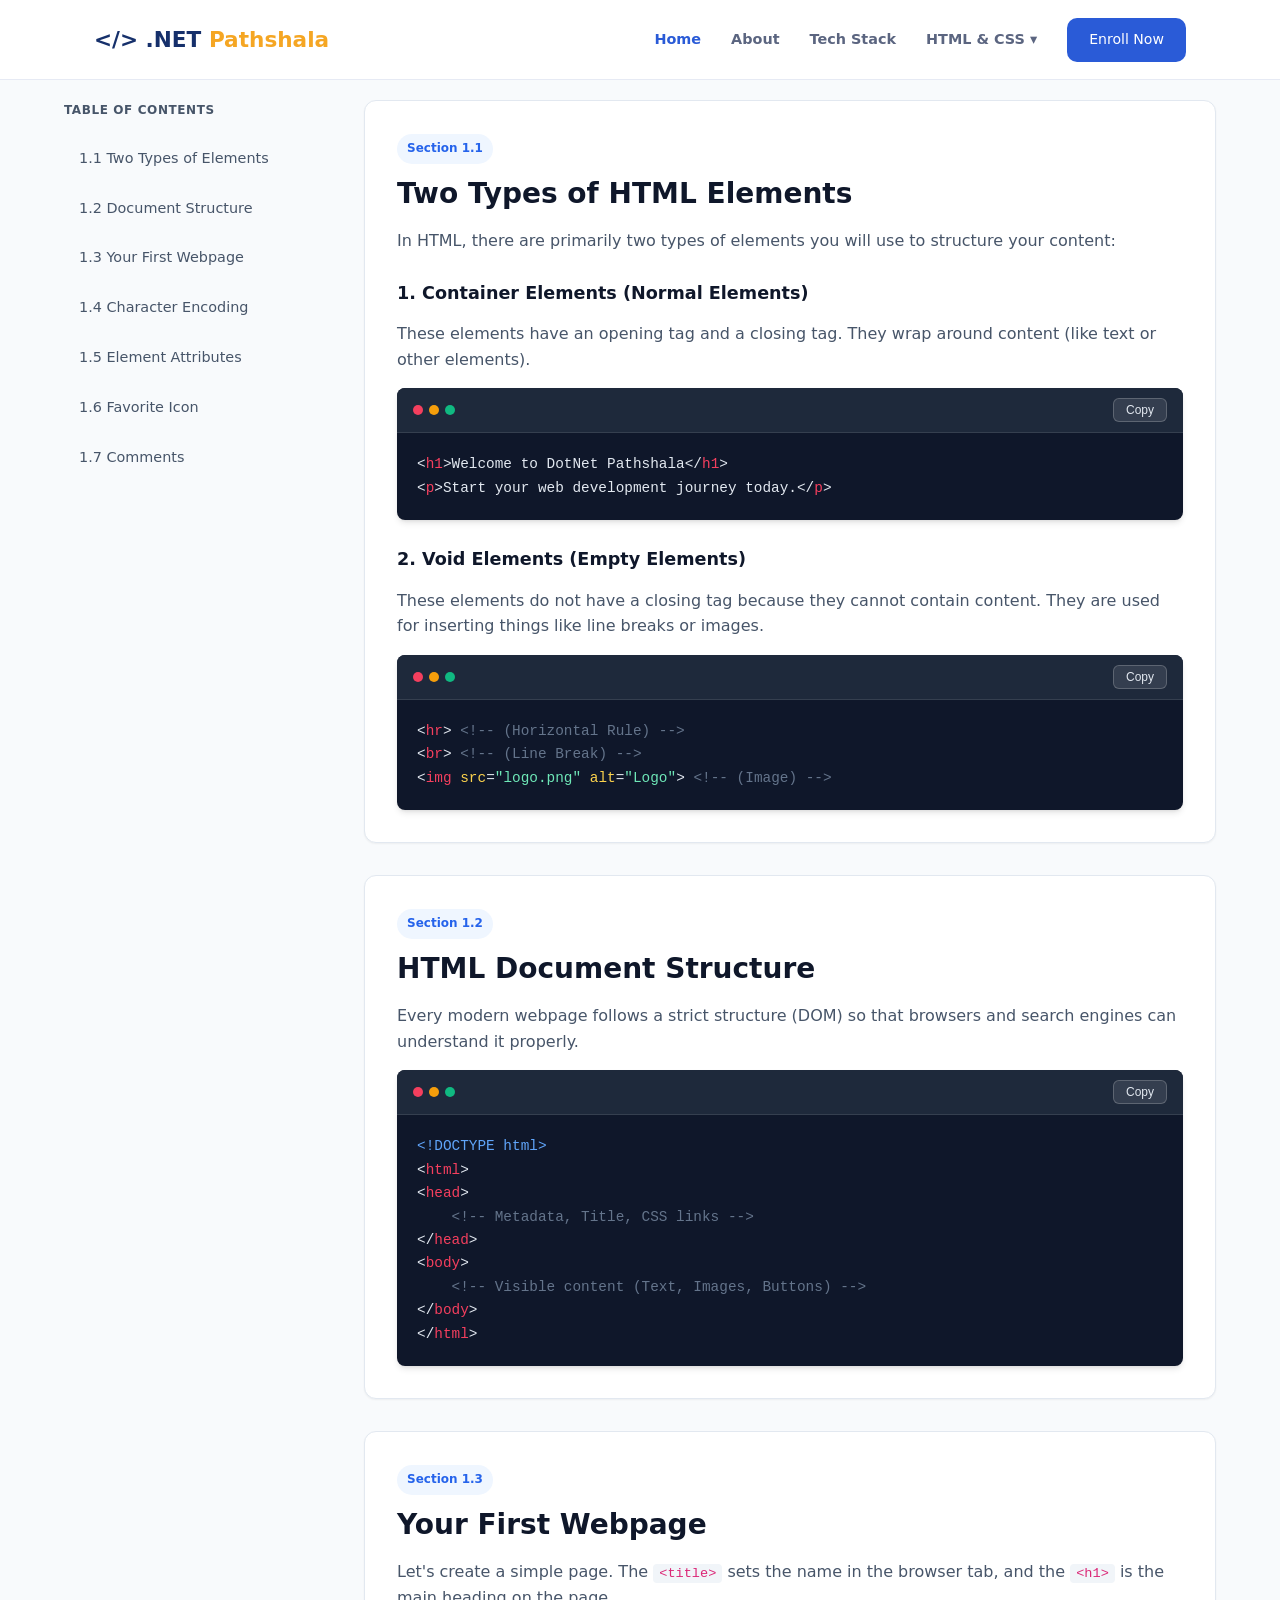
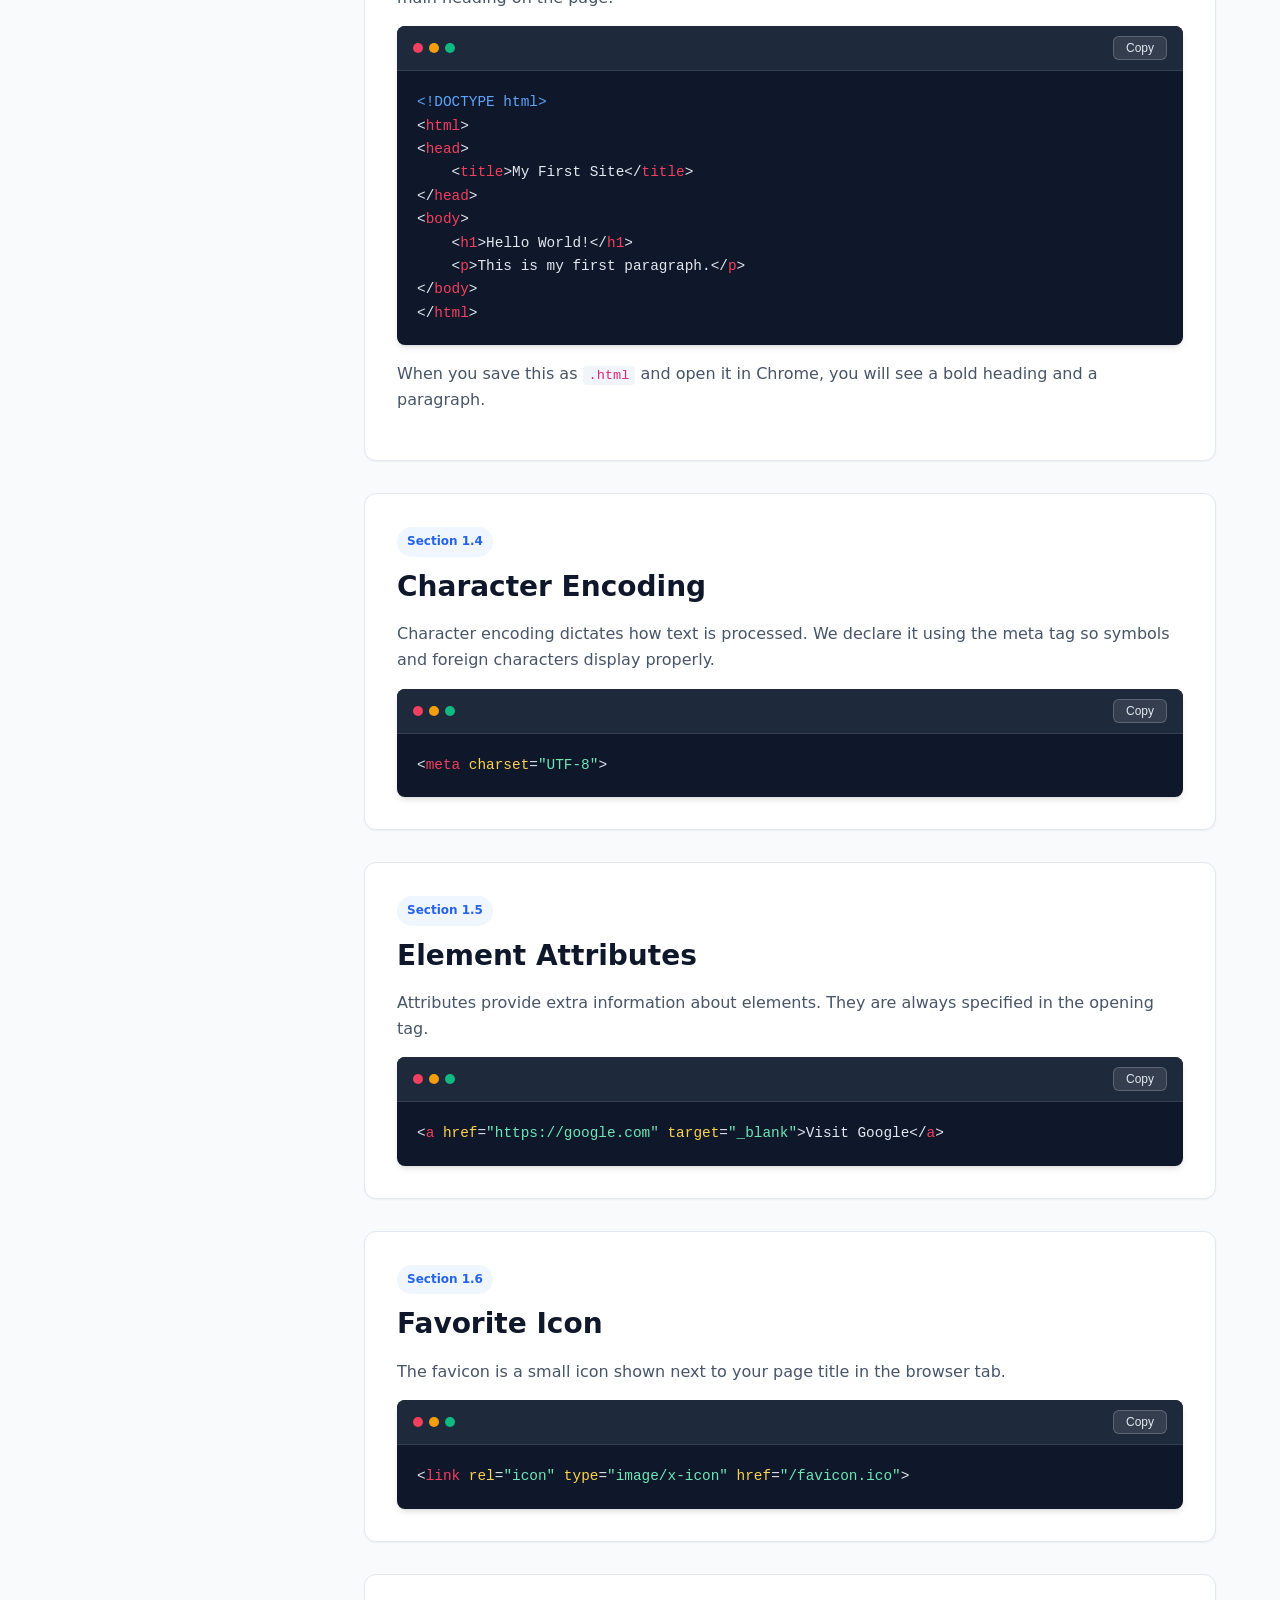
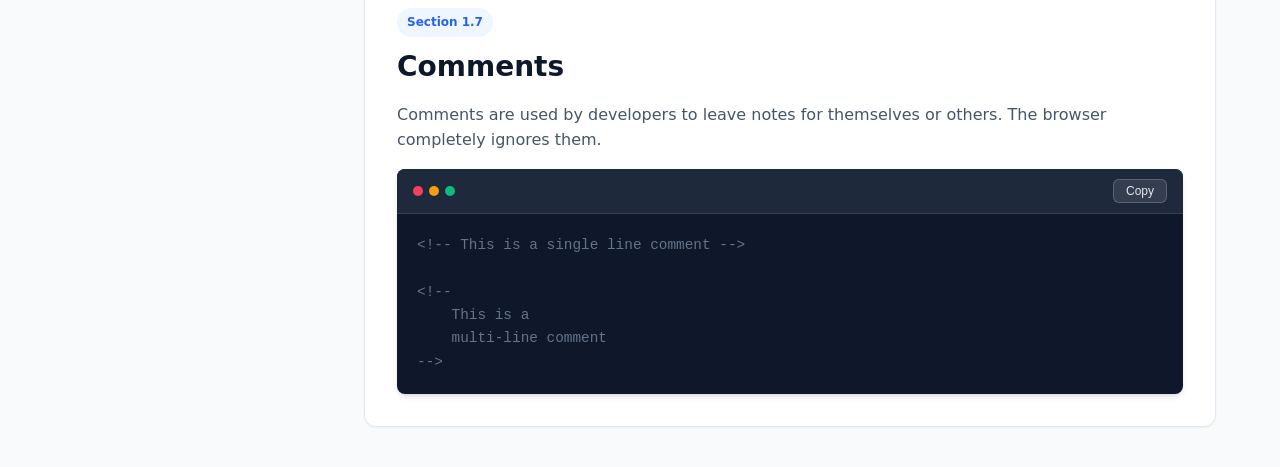
==== chapter_01.html @ d941af4d "chapter_o1 complete & footer complete" ====
<!doctype html>
<html lang="en">
  <head>
    <meta charset="UTF-8" />
    <meta name="viewport" content="width=device-width, initial-scale=1.0" />
    <title>Chapter 01: Getting to Know HTML | .NET Pathshala</title>
    <link rel="stylesheet" href="style.css" />
    <style>
      :root {
        --primary: #2563eb;
        --primary-light: #eff6ff;
        --bg-color: #f8fafc;
        --card-bg: #ffffff;
        --text-main: #0f172a;
        --text-muted: #475569;
        --border-color: #e2e8f0;
        --code-bg: #0f172a;
        --code-header: #1e293b;
        --radius-md: 8px;
        --radius-lg: 12px;
        --shadow-sm: 0 1px 2px 0 rgb(0 0 0 / 0.05);
        --shadow-md:
          0 4px 6px -1px rgb(0 0 0 / 0.1), 0 2px 4px -2px rgb(0 0 0 / 0.1);
      }

      /* Base Layout */
      body {
        background-color: var(--bg-color);
      }

      .layout-container {
        max-width: 1200px;
        margin: 0 auto;
        padding: 100px 24px 40px;
        display: grid;
        grid-template-columns: 260px 1fr;
        gap: 40px;
      }

      /* Sidebar Navigation */
      .sidebar {
        position: sticky;
        top: 100px;
        height: calc(100vh - 120px); /* Fixed syntax error here */
        overflow-y: auto;
      }

      .sidebar::-webkit-scrollbar {
        width: 4px;
      }
      .sidebar::-webkit-scrollbar-thumb {
        background-color: var(--border-color);
        border-radius: 4px;
      }

      .sidebar h3 {
        font-size: 0.75rem;
        text-transform: uppercase;
        letter-spacing: 0.05em;
        color: var(--text-muted);
        margin-bottom: 16px;
        font-weight: 700;
      }

      .sidebar ol {
        list-style: none;
        display: flex;
        flex-direction: column;
        gap: 8px;
        padding: 0;
        margin: 0;
      }

      .sidebar a {
        text-decoration: none;
        color: var(--text-muted);
        font-size: 0.9rem;
        font-weight: 500;
        padding: 8px 12px;
        border-radius: var(--radius-md);
        display: block;
        transition: all 0.2s ease;
        border-left: 3px solid transparent;
      }

      .sidebar a:hover {
        color: var(--primary);
        background-color: var(--primary-light);
        border-left-color: var(--primary);
      }

      /* Main Content Cards */
      .main-content {
        display: flex;
        flex-direction: column;
        gap: 32px;
        max-width: 100%;
      }

      .card {
        background-color: var(--card-bg);
        border: 1px solid var(--border-color);
        border-radius: var(--radius-lg);
        padding: 32px;
        box-shadow: var(--shadow-sm);
      }

      .card-badge {
        display: inline-block;
        background-color: var(--primary-light);
        color: var(--primary);
        font-size: 0.75rem;
        font-weight: 600;
        padding: 4px 10px;
        border-radius: 9999px;
        margin-bottom: 12px;
      }

      .card h1 {
        font-size: 1.75rem;
        font-weight: 700;
        margin-bottom: 16px;
        color: var(--text-main);
        line-height: 1.3;
      }

      .card h3 {
        font-size: 1.1rem;
        margin: 24px 0 12px;
        color: var(--text-main);
        display: flex;
        align-items: center;
        gap: 8px;
      }

      .card p {
        color: var(--text-muted);
        margin-bottom: 16px;
        line-height: 1.6;
      }

      code.inline-code {
        background-color: #f1f5f9;
        color: #db2777;
        padding: 2px 6px;
        border-radius: 4px;
        font-family: "Fira Code", monospace;
        font-size: 0.85em;
      }

      /* Terminal Style Code Blocks */
      .code-window {
        background-color: var(--code-bg);
        border-radius: var(--radius-md);
        overflow: hidden;
        margin-top: 16px;
        box-shadow: var(--shadow-md);
        position: relative;
        width: 100%;
      }

      .code-header {
        background-color: var(--code-header);
        padding: 10px 16px;
        display: flex;
        justify-content: space-between;
        align-items: center;
        border-bottom: 1px solid rgba(255, 255, 255, 0.1);
      }

      .mac-dots {
        display: flex;
        gap: 6px;
      }

      .dot {
        width: 10px;
        height: 10px;
        border-radius: 50%;
      }

      .dot-red {
        background-color: #f43f5e;
      }
      .dot-yellow {
        background-color: #f59e0b;
      }
      .dot-green {
        background-color: #10b981;
      }

      /* Copy Button Styles */
      .copy-btn {
        background-color: rgba(255, 255, 255, 0.1);
        color: #e2e8f0;
        border: 1px solid rgba(255, 255, 255, 0.2);
        padding: 4px 12px;
        border-radius: 6px;
        font-size: 0.75rem;
        font-weight: 500;
        cursor: pointer;
        transition: all 0.2s ease;
        font-family: "Inter", sans-serif;
        display: flex;
        align-items: center;
        gap: 4px;
      }

      .copy-btn:hover {
        background-color: rgba(255, 255, 255, 0.2);
        color: #ffffff;
      }

      .copy-btn.copied {
        background-color: #10b981;
        border-color: #10b981;
        color: white;
      }

      .code-window pre {
        margin: 0;
        padding: 20px;
        overflow-x: auto; /* Ensures long code doesn't break mobile layout */
      }

      .code-window code {
        font-family: "Fira Code", monospace;
        font-size: 0.9rem;
        color: #e2e8f0;
        line-height: 1.5;
        white-space: pre;
      }

      /* Syntax highlighting colors */
      .tag {
        color: #f43f5e;
        background-color: transparent;
      }
      .attr {
        color: #fcd34d;
      }
      .val {
        color: #6ee7b7;
      }
      .comment {
        color: #64748b;
      }
      .doctype {
        color: #60a5fa;
      }

      /* Responsive Design */
      @media (max-width: 860px) {
        .layout-container {
          grid-template-columns: 1fr;
          padding: 80px 16px 30px; /* Adjusted padding for mobile */
          gap: 24px;
        }

        .sidebar {
          position: static; /* Removes sticky on mobile so it scrolls naturally */
          height: auto;
          background-color: var(--card-bg);
          padding: 20px;
          border-radius: var(--radius-lg);
          border: 1px solid var(--border-color);
          box-shadow: var(--shadow-sm);
        }

        .card {
          padding: 20px; /* Smaller padding for mobile cards */
        }

        .card h1 {
          font-size: 1.5rem; /* Slightly smaller heading on mobile */
        }

        .code-window pre {
          padding: 16px;
        }
      }

      @media (max-width: 480px) {
        .card h1 {
          font-size: 1.25rem;
        }
        .code-window code {
          font-size: 0.8rem; /* Smaller code font on very small screens */
        }
      }
    </style>
  </head>
  <body>
    <header class="navbar" id="navbar">
      <div class="container nav-inner">
        <div class="logo">
          <a href="index.html">&lt;/&gt; .NET <span>Pathshala</span></a>
        </div>
        <nav>
          <ul class="menu" id="menu">
            <li><a href="index.html" class="active">Home</a></li>
            <li><a href="#about">About</a></li>
            <li><a href="#programs">Tech Stack</a></li>

            <li class="dropdown">
              <a href="#chapters" style="cursor: pointer">HTML & CSS ▾</a>
              <div class="dropdown-content">
                <a href="chapter_01.html">01. Getting to Know HTML</a>
                <!-- Fixed Typo Here -->
                <a href="chapter_02.html">02. Basic HTML Elements</a>
                <a href="chapter_03.html">03. HTML Styles & Formatting</a>
                <a href="chapter_04.html">04. Semantic HTML</a>
                <a href="chapter_05.html">05. Web Forms</a>
                <a href="chapter_06.html">06. HTML Multimedia</a>
                <a href="chapter_07.html">07. HTML Graphics (SVG & Canvas)</a>
                <a href="chapter_08.html">08. Advanced HTML</a>
                <a href="chapter_09.html">09. HTML Events</a>
                <a href="chapter_10.html">10. HTML APIs</a>
                <a href="chapter_11.html">11. Getting to Know CSS</a>
                <a href="chapter_12.html">12. CSS Selectors</a>
                <a href="chapter_13.html">13. CSS Cascading</a>
                <a href="chapter_14.html">14. CSS Box Model</a>
                <a href="chapter_15.html">15. CSS Colors</a>
                <a href="chapter_16.html">16. CSS Text & Fonts</a>
                <a href="chapter_17.html">17. CSS Backgrounds</a>
                <a href="chapter_18.html">18. CSS Display & Effects</a>
                <a href="chapter_19.html">19. CSS Layout (Flexbox & Grid)</a>
                <a href="chapter_20.html">20. CSS Transitions & Animations</a>
                <a href="chapter_21.html">21. Advanced CSS</a>
                <a href="chapter_22.html">22. Responsive CSS</a>
              </div>
            </li>

            <li>
              <a href="#admission" class="btn small">Enroll Now</a>
            </li>
          </ul>
        </nav>
        <button class="hamburger" id="hamburger" aria-label="Toggle menu">
          <span></span><span></span><span></span>
        </button>
      </div>
    </header>

    <!-- chapter er content bosbe -->

    <div class="layout-container">
      <nav class="sidebar">
        <h3>Table of Contents</h3>
        <ol>
          <li><a href="#intro">1.1 Two Types of Elements</a></li>
          <li><a href="#structure">1.2 Document Structure</a></li>
          <li><a href="#first-page">1.3 Your First Webpage</a></li>
          <li><a href="#encoding">1.4 Character Encoding</a></li>
          <li><a href="#attributes">1.5 Element Attributes</a></li>
          <li><a href="#favicon">1.6 Favorite Icon</a></li>
          <li><a href="#comments">1.7 Comments</a></li>
        </ol>
      </nav>

      <main class="main-content">
        <section id="intro" class="card">
          <span class="card-badge">Section 1.1</span>
          <h1>Two Types of HTML Elements</h1>
          <p>
            In HTML, there are primarily two types of elements you will use to
            structure your content:
          </p>

          <h3>1. Container Elements (Normal Elements)</h3>
          <p>
            These elements have an opening tag and a closing tag. They wrap
            around content (like text or other elements).
          </p>

          <div class="code-window">
            <div class="code-header">
              <div class="mac-dots">
                <div class="dot dot-red"></div>
                <div class="dot dot-yellow"></div>
                <div class="dot dot-green"></div>
              </div>
              <button class="copy-btn">Copy</button>
            </div>
            <pre><code>&lt;<span class="tag">h1</span>&gt;Welcome to DotNet Pathshala&lt;/<span class="tag">h1</span>&gt;
&lt;<span class="tag">p</span>&gt;Start your web development journey today.&lt;/<span class="tag">p</span>&gt;</code></pre>
          </div>

          <h3>2. Void Elements (Empty Elements)</h3>
          <p>
            These elements do not have a closing tag because they cannot contain
            content. They are used for inserting things like line breaks or
            images.
          </p>

          <div class="code-window">
            <div class="code-header">
              <div class="mac-dots">
                <div class="dot dot-red"></div>
                <div class="dot dot-yellow"></div>
                <div class="dot dot-green"></div>
              </div>
              <button class="copy-btn">Copy</button>
            </div>
            <pre><code>&lt;<span class="tag">hr</span>&gt; <span class="comment">&lt;!-- (Horizontal Rule) --&gt;</span>
&lt;<span class="tag">br</span>&gt; <span class="comment">&lt;!-- (Line Break) --&gt;</span>
&lt;<span class="tag">img</span> <span class="attr">src</span>=<span class="val">"logo.png"</span> <span class="attr">alt</span>=<span class="val">"Logo"</span>&gt; <span class="comment">&lt;!-- (Image) --&gt;</span></code></pre>
          </div>
        </section>

        <section id="structure" class="card">
          <span class="card-badge">Section 1.2</span>
          <h1>HTML Document Structure</h1>
          <p>
            Every modern webpage follows a strict structure (DOM) so that
            browsers and search engines can understand it properly.
          </p>

          <div class="code-window">
            <div class="code-header">
              <div class="mac-dots">
                <div class="dot dot-red"></div>
                <div class="dot dot-yellow"></div>
                <div class="dot dot-green"></div>
              </div>
              <button class="copy-btn">Copy</button>
            </div>
            <pre><code><span class="doctype">&lt;!DOCTYPE html&gt;</span>
&lt;<span class="tag">html</span>&gt;
&lt;<span class="tag">head</span>&gt;
    <span class="comment">&lt;!-- Metadata, Title, CSS links --&gt;</span>
&lt;/<span class="tag">head</span>&gt;
&lt;<span class="tag">body</span>&gt;
    <span class="comment">&lt;!-- Visible content (Text, Images, Buttons) --&gt;</span>
&lt;/<span class="tag">body</span>&gt;
&lt;/<span class="tag">html</span>&gt;</code></pre>
          </div>
        </section>

        <section id="first-page" class="card">
          <span class="card-badge">Section 1.3</span>
          <h1>Your First Webpage</h1>
          <p>
            Let's create a simple page. The
            <code class="inline-code">&lt;title&gt;</code> sets the name in the
            browser tab, and the <code class="inline-code">&lt;h1&gt;</code> is
            the main heading on the page.
          </p>

          <div class="code-window">
            <div class="code-header">
              <div class="mac-dots">
                <div class="dot dot-red"></div>
                <div class="dot dot-yellow"></div>
                <div class="dot dot-green"></div>
              </div>
              <button class="copy-btn">Copy</button>
            </div>
            <pre><code><span class="doctype">&lt;!DOCTYPE html&gt;</span>
&lt;<span class="tag">html</span>&gt;
&lt;<span class="tag">head</span>&gt;
    &lt;<span class="tag">title</span>&gt;My First Site&lt;/<span class="tag">title</span>&gt;
&lt;/<span class="tag">head</span>&gt;
&lt;<span class="tag">body</span>&gt;
    &lt;<span class="tag">h1</span>&gt;Hello World!&lt;/<span class="tag">h1</span>&gt;
    &lt;<span class="tag">p</span>&gt;This is my first paragraph.&lt;/<span class="tag">p</span>&gt;
&lt;/<span class="tag">body</span>&gt;
&lt;/<span class="tag">html</span>&gt;</code></pre>
          </div>
          <p style="margin-top: 16px">
            When you save this as <code class="inline-code">.html</code> and
            open it in Chrome, you will see a bold heading and a paragraph.
          </p>
        </section>

        <section id="encoding" class="card">
          <span class="card-badge">Section 1.4</span>
          <h1>Character Encoding</h1>
          <p>
            Character encoding dictates how text is processed. We declare it
            using the meta tag so symbols and foreign characters display
            properly.
          </p>

          <div class="code-window">
            <div class="code-header">
              <div class="mac-dots">
                <div class="dot dot-red"></div>
                <div class="dot dot-yellow"></div>
                <div class="dot dot-green"></div>
              </div>
              <button class="copy-btn">Copy</button>
            </div>
            <pre><code>&lt;<span class="tag">meta</span> <span class="attr">charset</span>=<span class="val">"UTF-8"</span>&gt;</code></pre>
          </div>
        </section>

        <section id="attributes" class="card">
          <span class="card-badge">Section 1.5</span>
          <h1>Element Attributes</h1>
          <p>
            Attributes provide extra information about elements. They are always
            specified in the opening tag.
          </p>

          <div class="code-window">
            <div class="code-header">
              <div class="mac-dots">
                <div class="dot dot-red"></div>
                <div class="dot dot-yellow"></div>
                <div class="dot dot-green"></div>
              </div>
              <button class="copy-btn">Copy</button>
            </div>
            <pre><code>&lt;<span class="tag">a</span> <span class="attr">href</span>=<span class="val">"https://google.com"</span> <span class="attr">target</span>=<span class="val">"_blank"</span>&gt;Visit Google&lt;/<span class="tag">a</span>&gt;</code></pre>
          </div>
        </section>

        <section id="favicon" class="card">
          <span class="card-badge">Section 1.6</span>
          <h1>Favorite Icon</h1>
          <p>
            The favicon is a small icon shown next to your page title in the
            browser tab.
          </p>

          <div class="code-window">
            <div class="code-header">
              <div class="mac-dots">
                <div class="dot dot-red"></div>
                <div class="dot dot-yellow"></div>
                <div class="dot dot-green"></div>
              </div>
              <button class="copy-btn">Copy</button>
            </div>
            <pre><code>&lt;<span class="tag">link</span> <span class="attr">rel</span>=<span class="val">"icon"</span> <span class="attr">type</span>=<span class="val">"image/x-icon"</span> <span class="attr">href</span>=<span class="val">"/favicon.ico"</span>&gt;</code></pre>
          </div>
        </section>

        <section id="comments" class="card">
          <span class="card-badge">Section 1.7</span>
          <h1>Comments</h1>
          <p>
            Comments are used by developers to leave notes for themselves or
            others. The browser completely ignores them.
          </p>

          <div class="code-window">
            <div class="code-header">
              <div class="mac-dots">
                <div class="dot dot-red"></div>
                <div class="dot dot-yellow"></div>
                <div class="dot dot-green"></div>
              </div>
              <button class="copy-btn">Copy</button>
            </div>
            <pre><code><span class="comment">&lt;!-- This is a single line comment --&gt;</span>

<span class="comment">&lt;!-- 
    This is a 
    multi-line comment 
--&gt;</span></code></pre>
          </div>
        </section>
      </main>
    </div>

    <script src="script.js"></script>
    <script>
      document.addEventListener("DOMContentLoaded", () => {
        const copyButtons = document.querySelectorAll(".copy-btn");

        copyButtons.forEach((button) => {
          button.addEventListener("click", () => {
            const codeContainer = button.closest(".code-window");
            const codeElement = codeContainer.querySelector("code");
            const textToCopy = codeElement.innerText;

            // Modern Clipboard API - no page jumping!
            navigator.clipboard
              .writeText(textToCopy)
              .then(() => {
                const originalText = button.innerText;
                button.innerText = "Copied!";
                button.classList.add("copied");
                setTimeout(() => {
                  button.innerText = originalText;
                  button.classList.remove("copied");
                }, 2000);
              })
              .catch((err) => {
                console.error("Failed to copy: ", err);
              });
          });
        });
      });
    </script>
  </body>
</html>
---- style.css ----
:root {
  --navy: #16306b;
  --blue: #2a5bd7;
  --soft: #eef3ff;
  --amber: #f5a623;
  --ink: #1c2540;
  --text: #5b6580;
  --line: #e6eaf4;
  --bg: #f7f9fd;
}

* {
  margin: 0;
  padding: 0;
  box-sizing: border-box;
}

body {
  font-family:
    system-ui,
    -apple-system,
    BlinkMacSystemFont,
    "Segoe UI",
    Roboto,
    Oxygen,
    Ubuntu,
    Cantarell,
    "Open Sans",
    "Helvetica Neue",
    sans-serif;
  color: var(--text);
  line-height: 1.8;
  background: #fff;
}

a {
  text-decoration: none;
  color: inherit;
}

ul {
  list-style: none;
}

.container {
  max-width: 1140px;
  margin: auto;
  padding: 0 24px;
}

.btn {
  display: inline-block;
  padding: 14px 32px;
  border-radius: 10px;
  background: var(--blue);
  color: #fff;
  font-weight: 500;
  font-size: 0.95rem;
  border: none;
  cursor: pointer;
  font-family: inherit;
  transition: 0.25s;
}

.btn:hover {
  background: var(--navy);
  transform: translateY(-2px);
}

.btn.ghost {
  background: transparent;
  border: 2px solid rgba(255, 255, 255, 0.7);
  color: #fff;
}

.btn.ghost:hover {
  background: #fff;
  color: var(--navy);
}

.btn.small {
  padding: 9px 22px;
  font-size: 0.88rem;
}

/* .btn.full {
  width: 100%;
} */

.navbar {
  position: fixed;
  top: 0;
  left: 0;
  width: 100%;
  height: 5rem;
  z-index: 100;
  background: rgba(255, 255, 255, 0.96);
  backdrop-filter: blur(10px);
  border-bottom: 1px solid var(--line);
  transition: 0.3s;
}

.navbar.scrolled {
  box-shadow: 0 6px 24px rgba(22, 48, 107, 0.1);
}

.nav-inner {
  display: flex;
  align-items: center;
  justify-content: space-between;
  height: 5rem;
}

.logo {
  font-size: 1.35rem;
  font-weight: 900;
  color: var(--navy);
  display: flex;
  align-items: center;
  gap: 8px;
}

.logo span:not(.logo-icon) {
  color: var(--amber);
}

.logo.light {
  color: #fff;
}

.menu {
  display: flex;
  align-items: center;
  gap: 30px;
  font-size: 0.9rem;
  font-weight: 600;
}

.menu a {
  transition: 0.25s;
}

.menu a:not(.btn):hover,
.menu a.active:not(.btn) {
  color: var(--blue);
}

.dropdown {
  position: relative;
  display: inline-block;
}

.dropdown-content {
  display: none;
  position: absolute;
  background-color: #ffffff;
  min-width: 280px;
  box-shadow: 0px 8px 16px 0px rgba(0, 0, 0, 0.15);
  z-index: 1000;
  max-height: 400px;
  overflow-y: auto;
  border-radius: 10px;
  top: 100%;
  left: 0;
  border: 1px solid var(--line);
}

.dropdown-content a {
  color: var(--text);
  padding: 12px 16px;
  text-decoration: none;
  display: block;
  font-size: 0.9rem;
  border-bottom: 1px solid var(--line);
  transition: 0.2s;
}

.dropdown-content a:last-child {
  border-bottom: none;
}

.dropdown-content a:hover {
  background-color: var(--soft);
  color: var(--blue);
  padding-left: 20px;
}

.dropdown:hover .dropdown-content {
  display: block;
}

.dropdown-content::-webkit-scrollbar {
  width: 6px;
}
.dropdown-content::-webkit-scrollbar-thumb {
  background: #cbd5e1;
  border-radius: 10px;
}

.hamburger {
  display: none;
  background: none;
  border: none;
  cursor: pointer;
  width: 34px;
  height: 26px;
  flex-direction: column;
  justify-content: space-between;
}
.hamburger span {
  display: block;
  height: 3px;
  background: var(--navy);
  border-radius: 3px;
  transition: 0.3s;
}
.hamburger.open span:nth-child(1) {
  transform: translateY(11.5px) rotate(45deg);
}
.hamburger.open span:nth-child(2) {
  opacity: 0;
}
.hamburger.open span:nth-child(3) {
  transform: translateY(-11.5px) rotate(-45deg);
}

.hero {
  position: relative;
  height: 100vh;
  min-height: 600px;
  overflow: hidden;
  margin-top: 0;
}

.slides {
  height: 100%;
}

.slide {
  position: absolute;
  inset: 0;
  opacity: 0;
  visibility: hidden;
  transition: opacity 0.9s ease visibility 0.9s;
  color: white;
  display: flex;
  align-items: center;
}

.slide.active {
  opacity: 1;
  visibility: visible;
}

.s1 {
  background: linear-gradient(135deg, #16306b, #2a5bd7);
}

.s2 {
  background: linear-gradient(135deg, #0f4c5c, #1f8a9e);
}

.s3 {
  background: linear-gradient(135deg, #4a2a7a, #7a4fd1);
}

.slide-inner {
  display: grid;
  grid-template-columns: 1.2fr 0.8fr;
  gap: 60px;
  align-items: center;
  padding-top: 60px;
}

.hero-tag {
  display: inline-block;
  background: rgba(255, 255, 255, 0.2);
  padding: 6px 18px;
  border-radius: 30px;
  font-size: 0.8rem;
  margin-bottom: 22px;
}

.slide h1 {
  font-size: 3rem;
  line-height: 1.2;
  font-weight: 700;
  margin-bottom: 22px;
}

.slide em {
  font-style: normal;
  color: #f5a623;
}

.slide p {
  max-width: 480px;
  margin-bottom: 38px;
  color: #e4eaff;
  font-size: 1rem;
}

.btns {
  display: flex;
  gap: 16px;
  flex-wrap: wrap;
}

.slide-art {
  font-size: 11rem;
  text-align: center;
  filter: drop-shadow(0 20px 30px rgba(0, 0, 0, 0.25));
}

.slide.active .slide-text {
  animation: up 0.9s ease both;
}

.slide.active .slide-art {
  animation: pop 1s ease both;
}

@keyframes up {
  from {
    opacity: 0;
    transform: translateY(30px);
  }
  to {
    opacity: 1;
    transform: none;
  }
}

@keyframes pop {
  from {
    opacity: 0;
    transform: scale(0.7);
  }
  to {
    opacity: 1;
    transform: none;
  }
}

.arrow {
  position: absolute;
  top: 50%;
  transform: translateY(-50%);
  width: 50px;
  height: 50px;
  border-radius: 50%;
  border: none;
  background: rgba(255, 255, 255, 0.2);
  color: white;
  font-size: 2rem;
  line-height: 1;
  cursor: pointer;
  z-index: 5;
  transition: 0.25s;
}

.arrow:hover {
  background: rgba(255, 255, 255, 0.4);
}

.prev {
  left: 22px;
}

.next {
  right: 22px;
}

.dots {
  position: absolute;
  bottom: 34px;
  left: 50%;
  transform: translateX(-50%);
  display: flex;
  gap: 10px;
  z-index: 5;
}

.dots button {
  width: 12px;
  height: 12px;
  border-radius: 50%;
  background: rgba(255, 255, 255, 0.5);
  cursor: pointer;
  transition: 0.3s;
}

.dots button.active {
  background: var(--amber);
  width: 32px;
  border-radius: 10px;
}

footer {
  background: #0e1b3d;
  color: #a9b5da;
  padding-top: 70px;
}
.foot-grid {
  display: grid;
  grid-template-columns: 2fr 1fr 1fr;
  gap: 50px;
  padding-bottom: 50px;
}
.foot-grid p {
  margin-top: 14px;
  max-width: 300px;
  font-size: 0.92rem;
}
footer h4 {
  color: #fff;
  margin-bottom: 16px;
  font-size: 1rem;
}
footer li {
  margin-bottom: 10px;
  font-size: 0.9rem;
}
footer li a:hover {
  color: var(--amber);
}
.copy {
  text-align: center;
  padding: 24px;
  border-top: 1px solid #1d2c57;
  font-size: 0.85rem;
}

.to-top {
  position: fixed;
  right: 24px;
  bottom: 24px;
  width: 46px;
  height: 46px;
  border-radius: 50%;
  border: none;
  background: var(--blue);
  color: #fff;
  font-size: 1.3rem;
  cursor: pointer;
  opacity: 0;
  visibility: hidden;
  transition: 0.3s;
  z-index: 90;
  box-shadow: 0 8px 20px rgba(42, 91, 215, 0.4);
}
.to-top.show {
  opacity: 1;
  visibility: visible;
}
.to-top:hover {
  background: var(--navy);
}

@media (max-width: 900px) {
  .hamburger {
    display: flex;
  }
  .menu {
    position: fixed;
    top: 76px;
    right: -100%;
    width: 100%;
    height: calc(100vh - 5rem);
    background: #fff;
    flex-direction: column;
    align-items: flex-start;
    padding: 30px;
    gap: 22px;
    box-shadow: -10px 0 30px rgba(0, 0, 0, 0.1);
    transition: right 0.35s ease;
  }
  .menu.open {
    right: 0;
  }
  .slide-inner {
    grid-template-columns: 1fr;
    text-align: center;
    gap: 20px;
  }
  .slide p {
    margin-inline: auto;
  }
  .btns {
    justify-content: center;
  }
  .slide h1 {
    font-size: 2rem;
  }
  .slide-art {
    font-size: 6rem;
    order: -1;
  }
  .arrow {
    display: none;
  }
  .about-grid,
  .adm-grid {
    grid-template-columns: 1fr;
    gap: 60px;
  }
  .art-box {
    height: 260px;
    font-size: 6rem;
  }
  .section {
    padding: 80px 0;
  }
  h2 {
    font-size: 1.8rem;
  }
  .foot-grid {
    grid-template-columns: 1fr;
    gap: 30px;
  }
  .row {
    grid-template-columns: 1fr;
  }
  .form {
    padding: 28px;
  }
}
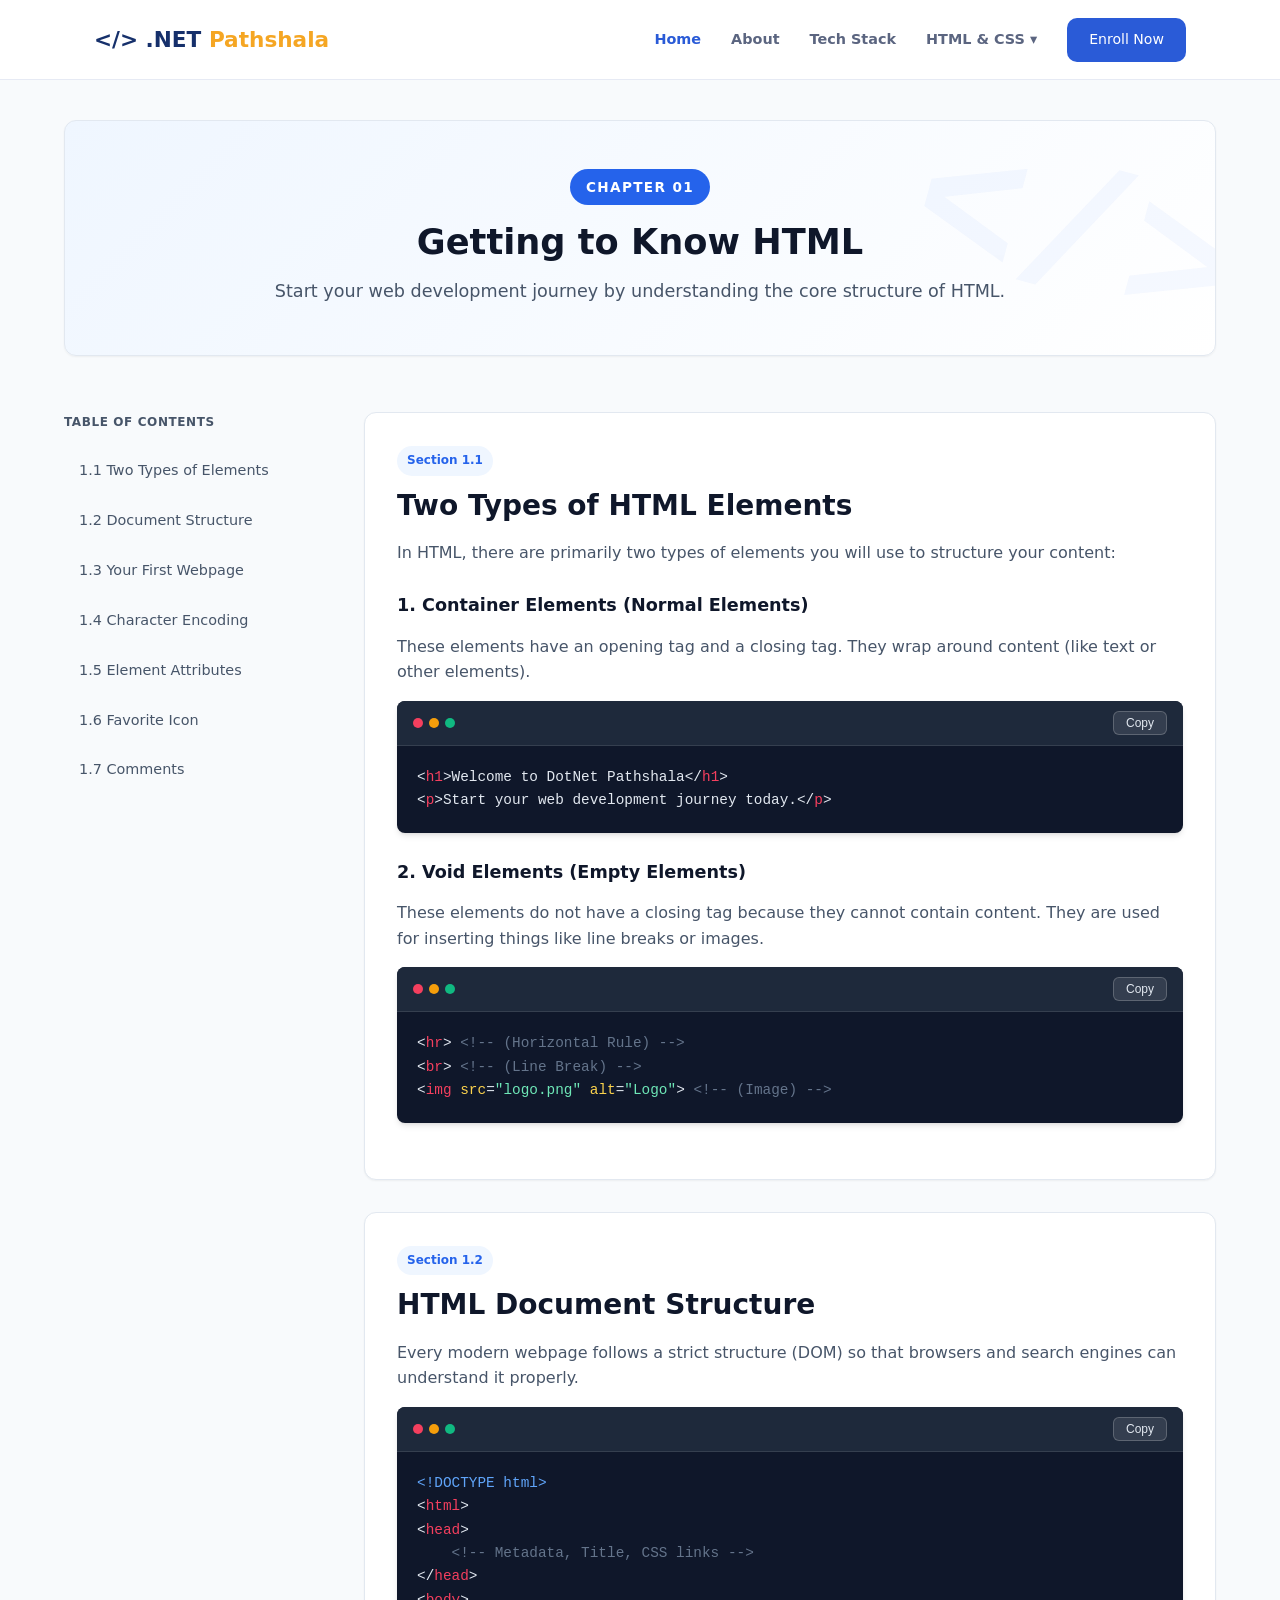
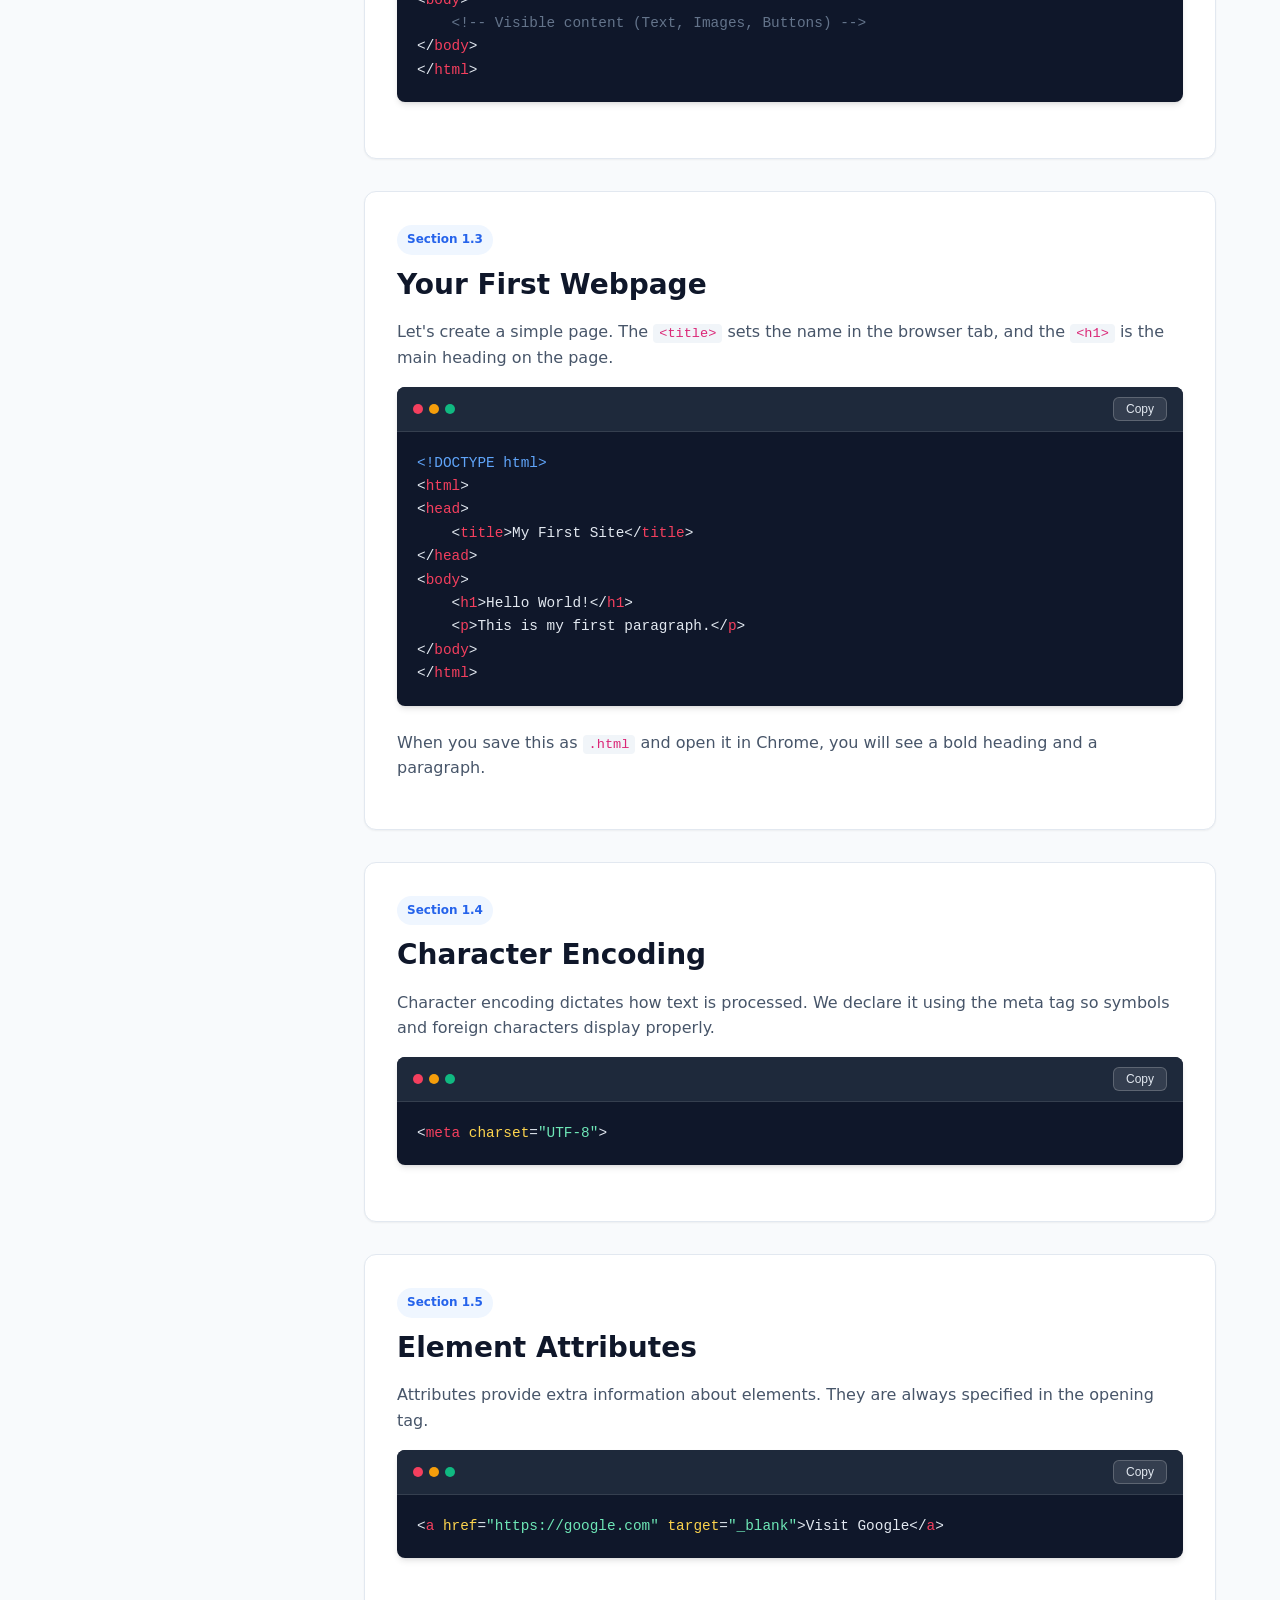
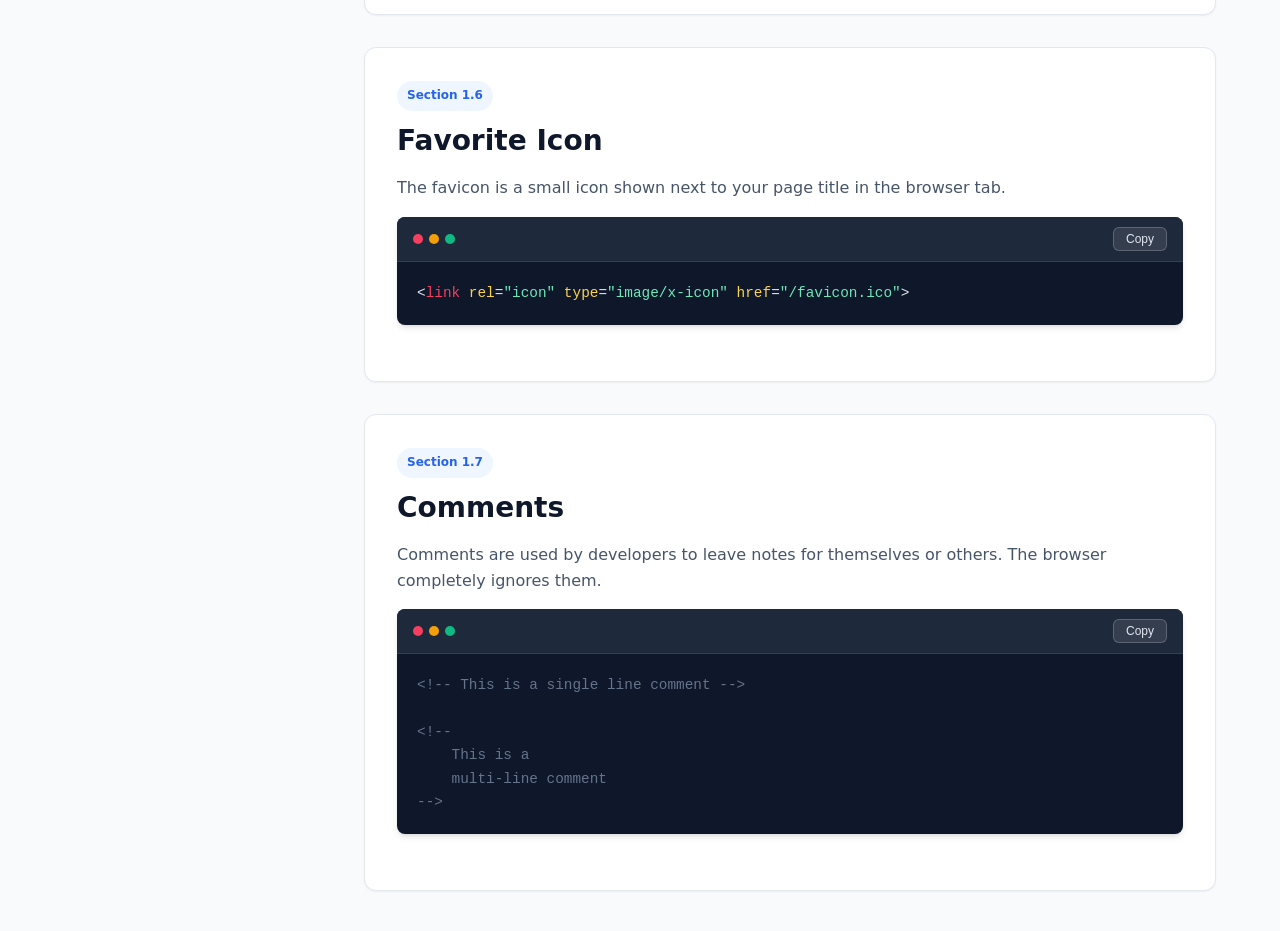
==== commit b16fe505: "chapter_04 , chapter_05 formate add and some css design & chapter header position changes" ====
--- a/chapter_01.html
+++ b/chapter_01.html
@@ -5,290 +5,6 @@
     <meta name="viewport" content="width=device-width, initial-scale=1.0" />
     <title>Chapter 01: Getting to Know HTML | .NET Pathshala</title>
     <link rel="stylesheet" href="style.css" />
-    <style>
-      :root {
-        --primary: #2563eb;
-        --primary-light: #eff6ff;
-        --bg-color: #f8fafc;
-        --card-bg: #ffffff;
-        --text-main: #0f172a;
-        --text-muted: #475569;
-        --border-color: #e2e8f0;
-        --code-bg: #0f172a;
-        --code-header: #1e293b;
-        --radius-md: 8px;
-        --radius-lg: 12px;
-        --shadow-sm: 0 1px 2px 0 rgb(0 0 0 / 0.05);
-        --shadow-md:
-          0 4px 6px -1px rgb(0 0 0 / 0.1), 0 2px 4px -2px rgb(0 0 0 / 0.1);
-      }
-
-      /* Base Layout */
-      body {
-        background-color: var(--bg-color);
-      }
-
-      .layout-container {
-        max-width: 1200px;
-        margin: 0 auto;
-        padding: 100px 24px 40px;
-        display: grid;
-        grid-template-columns: 260px 1fr;
-        gap: 40px;
-      }
-
-      /* Sidebar Navigation */
-      .sidebar {
-        position: sticky;
-        top: 100px;
-        height: calc(100vh - 120px); /* Fixed syntax error here */
-        overflow-y: auto;
-      }
-
-      .sidebar::-webkit-scrollbar {
-        width: 4px;
-      }
-      .sidebar::-webkit-scrollbar-thumb {
-        background-color: var(--border-color);
-        border-radius: 4px;
-      }
-
-      .sidebar h3 {
-        font-size: 0.75rem;
-        text-transform: uppercase;
-        letter-spacing: 0.05em;
-        color: var(--text-muted);
-        margin-bottom: 16px;
-        font-weight: 700;
-      }
-
-      .sidebar ol {
-        list-style: none;
-        display: flex;
-        flex-direction: column;
-        gap: 8px;
-        padding: 0;
-        margin: 0;
-      }
-
-      .sidebar a {
-        text-decoration: none;
-        color: var(--text-muted);
-        font-size: 0.9rem;
-        font-weight: 500;
-        padding: 8px 12px;
-        border-radius: var(--radius-md);
-        display: block;
-        transition: all 0.2s ease;
-        border-left: 3px solid transparent;
-      }
-
-      .sidebar a:hover {
-        color: var(--primary);
-        background-color: var(--primary-light);
-        border-left-color: var(--primary);
-      }
-
-      /* Main Content Cards */
-      .main-content {
-        display: flex;
-        flex-direction: column;
-        gap: 32px;
-        max-width: 100%;
-      }
-
-      .card {
-        background-color: var(--card-bg);
-        border: 1px solid var(--border-color);
-        border-radius: var(--radius-lg);
-        padding: 32px;
-        box-shadow: var(--shadow-sm);
-      }
-
-      .card-badge {
-        display: inline-block;
-        background-color: var(--primary-light);
-        color: var(--primary);
-        font-size: 0.75rem;
-        font-weight: 600;
-        padding: 4px 10px;
-        border-radius: 9999px;
-        margin-bottom: 12px;
-      }
-
-      .card h1 {
-        font-size: 1.75rem;
-        font-weight: 700;
-        margin-bottom: 16px;
-        color: var(--text-main);
-        line-height: 1.3;
-      }
-
-      .card h3 {
-        font-size: 1.1rem;
-        margin: 24px 0 12px;
-        color: var(--text-main);
-        display: flex;
-        align-items: center;
-        gap: 8px;
-      }
-
-      .card p {
-        color: var(--text-muted);
-        margin-bottom: 16px;
-        line-height: 1.6;
-      }
-
-      code.inline-code {
-        background-color: #f1f5f9;
-        color: #db2777;
-        padding: 2px 6px;
-        border-radius: 4px;
-        font-family: "Fira Code", monospace;
-        font-size: 0.85em;
-      }
-
-      /* Terminal Style Code Blocks */
-      .code-window {
-        background-color: var(--code-bg);
-        border-radius: var(--radius-md);
-        overflow: hidden;
-        margin-top: 16px;
-        box-shadow: var(--shadow-md);
-        position: relative;
-        width: 100%;
-      }
-
-      .code-header {
-        background-color: var(--code-header);
-        padding: 10px 16px;
-        display: flex;
-        justify-content: space-between;
-        align-items: center;
-        border-bottom: 1px solid rgba(255, 255, 255, 0.1);
-      }
-
-      .mac-dots {
-        display: flex;
-        gap: 6px;
-      }
-
-      .dot {
-        width: 10px;
-        height: 10px;
-        border-radius: 50%;
-      }
-
-      .dot-red {
-        background-color: #f43f5e;
-      }
-      .dot-yellow {
-        background-color: #f59e0b;
-      }
-      .dot-green {
-        background-color: #10b981;
-      }
-
-      /* Copy Button Styles */
-      .copy-btn {
-        background-color: rgba(255, 255, 255, 0.1);
-        color: #e2e8f0;
-        border: 1px solid rgba(255, 255, 255, 0.2);
-        padding: 4px 12px;
-        border-radius: 6px;
-        font-size: 0.75rem;
-        font-weight: 500;
-        cursor: pointer;
-        transition: all 0.2s ease;
-        font-family: "Inter", sans-serif;
-        display: flex;
-        align-items: center;
-        gap: 4px;
-      }
-
-      .copy-btn:hover {
-        background-color: rgba(255, 255, 255, 0.2);
-        color: #ffffff;
-      }
-
-      .copy-btn.copied {
-        background-color: #10b981;
-        border-color: #10b981;
-        color: white;
-      }
-
-      .code-window pre {
-        margin: 0;
-        padding: 20px;
-        overflow-x: auto; /* Ensures long code doesn't break mobile layout */
-      }
-
-      .code-window code {
-        font-family: "Fira Code", monospace;
-        font-size: 0.9rem;
-        color: #e2e8f0;
-        line-height: 1.5;
-        white-space: pre;
-      }
-
-      /* Syntax highlighting colors */
-      .tag {
-        color: #f43f5e;
-        background-color: transparent;
-      }
-      .attr {
-        color: #fcd34d;
-      }
-      .val {
-        color: #6ee7b7;
-      }
-      .comment {
-        color: #64748b;
-      }
-      .doctype {
-        color: #60a5fa;
-      }
-
-      /* Responsive Design */
-      @media (max-width: 860px) {
-        .layout-container {
-          grid-template-columns: 1fr;
-          padding: 80px 16px 30px; /* Adjusted padding for mobile */
-          gap: 24px;
-        }
-
-        .sidebar {
-          position: static; /* Removes sticky on mobile so it scrolls naturally */
-          height: auto;
-          background-color: var(--card-bg);
-          padding: 20px;
-          border-radius: var(--radius-lg);
-          border: 1px solid var(--border-color);
-          box-shadow: var(--shadow-sm);
-        }
-
-        .card {
-          padding: 20px; /* Smaller padding for mobile cards */
-        }
-
-        .card h1 {
-          font-size: 1.5rem; /* Slightly smaller heading on mobile */
-        }
-
-        .code-window pre {
-          padding: 16px;
-        }
-      }
-
-      @media (max-width: 480px) {
-        .card h1 {
-          font-size: 1.25rem;
-        }
-        .code-window code {
-          font-size: 0.8rem; /* Smaller code font on very small screens */
-        }
-      }
-    </style>
   </head>
   <body>
     <header class="navbar" id="navbar">
@@ -306,7 +22,6 @@
               <a href="#chapters" style="cursor: pointer">HTML & CSS ▾</a>
               <div class="dropdown-content">
                 <a href="chapter_01.html">01. Getting to Know HTML</a>
-                <!-- Fixed Typo Here -->
                 <a href="chapter_02.html">02. Basic HTML Elements</a>
                 <a href="chapter_03.html">03. HTML Styles & Formatting</a>
                 <a href="chapter_04.html">04. Semantic HTML</a>
@@ -342,6 +57,17 @@
       </div>
     </header>
 
+    <div class="header-container">
+      <header class="page-header">
+        <span class="chapter-badge">Chapter 01</span>
+        <h1>Getting to Know HTML</h1>
+        <h2>
+          Start your web development journey by understanding the core structure
+          of HTML.
+        </h2>
+      </header>
+    </div>
+
     <!-- chapter er content bosbe -->
 
     <div class="layout-container">
@@ -566,34 +292,5 @@
     </div>
 
     <script src="script.js"></script>
-    <script>
-      document.addEventListener("DOMContentLoaded", () => {
-        const copyButtons = document.querySelectorAll(".copy-btn");
-
-        copyButtons.forEach((button) => {
-          button.addEventListener("click", () => {
-            const codeContainer = button.closest(".code-window");
-            const codeElement = codeContainer.querySelector("code");
-            const textToCopy = codeElement.innerText;
-
-            // Modern Clipboard API - no page jumping!
-            navigator.clipboard
-              .writeText(textToCopy)
-              .then(() => {
-                const originalText = button.innerText;
-                button.innerText = "Copied!";
-                button.classList.add("copied");
-                setTimeout(() => {
-                  button.innerText = originalText;
-                  button.classList.remove("copied");
-                }, 2000);
-              })
-              .catch((err) => {
-                console.error("Failed to copy: ", err);
-              });
-          });
-        });
-      });
-    </script>
   </body>
 </html>
--- a/style.css
+++ b/style.css
@@ -28,9 +28,9 @@
     "Open Sans",
     "Helvetica Neue",
     sans-serif;
-  color: var(--text);
+  color: #5b6580;
   line-height: 1.8;
-  background: #fff;
+  background: #f8fafc;
 }
 
 a {
@@ -52,7 +52,7 @@
   display: inline-block;
   padding: 14px 32px;
   border-radius: 10px;
-  background: var(--blue);
+  background: #2a5bd7;
   color: #fff;
   font-weight: 500;
   font-size: 0.95rem;
@@ -63,7 +63,7 @@
 }
 
 .btn:hover {
-  background: var(--navy);
+  background: #16306b;
   transform: translateY(-2px);
 }
 
@@ -75,7 +75,7 @@
 
 .btn.ghost:hover {
   background: #fff;
-  color: var(--navy);
+  color: #16306b;
 }
 
 .btn.small {
@@ -83,9 +83,9 @@
   font-size: 0.88rem;
 }
 
-/* .btn.full {
+.btn.full {
   width: 100%;
-} */
+}
 
 .navbar {
   position: fixed;
@@ -96,7 +96,7 @@
   z-index: 100;
   background: rgba(255, 255, 255, 0.96);
   backdrop-filter: blur(10px);
-  border-bottom: 1px solid var(--line);
+  border-bottom: 1px solid #e6eaf4;
   transition: 0.3s;
 }
 
@@ -114,14 +114,14 @@
 .logo {
   font-size: 1.35rem;
   font-weight: 900;
-  color: var(--navy);
+  color: #16306b;
   display: flex;
   align-items: center;
   gap: 8px;
 }
 
 .logo span:not(.logo-icon) {
-  color: var(--amber);
+  color: #f5a623;
 }
 
 .logo.light {
@@ -142,7 +142,7 @@
 
 .menu a:not(.btn):hover,
 .menu a.active:not(.btn) {
-  color: var(--blue);
+  color: #2a5bd7;
 }
 
 .dropdown {
@@ -162,16 +162,16 @@
   border-radius: 10px;
   top: 100%;
   left: 0;
-  border: 1px solid var(--line);
+  border: 1px solid #e6eaf4;
 }
 
 .dropdown-content a {
-  color: var(--text);
+  color: #5b6580;
   padding: 12px 16px;
   text-decoration: none;
   display: block;
   font-size: 0.9rem;
-  border-bottom: 1px solid var(--line);
+  border-bottom: 1px solid #e6eaf4;
   transition: 0.2s;
 }
 
@@ -180,8 +180,8 @@
 }
 
 .dropdown-content a:hover {
-  background-color: var(--soft);
-  color: var(--blue);
+  background-color: #eef3ff;
+  color: #2a5bd7;
   padding-left: 20px;
 }
 
@@ -210,7 +210,7 @@
 .hamburger span {
   display: block;
   height: 3px;
-  background: var(--navy);
+  background: #16306b;
   border-radius: 3px;
   transition: 0.3s;
 }
@@ -391,7 +391,7 @@
 }
 
 .dots button.active {
-  background: var(--amber);
+  background: #f5a623;
   width: 32px;
   border-radius: 10px;
 }
@@ -422,7 +422,7 @@
   font-size: 0.9rem;
 }
 footer li a:hover {
-  color: var(--amber);
+  color: #f5a623;
 }
 .copy {
   text-align: center;
@@ -439,7 +439,7 @@
   height: 46px;
   border-radius: 50%;
   border: none;
-  background: var(--blue);
+  background: #2a5bd7;
   color: #fff;
   font-size: 1.3rem;
   cursor: pointer;
@@ -454,7 +454,7 @@
   visibility: visible;
 }
 .to-top:hover {
-  background: var(--navy);
+  background: #16306b;
 }
 
 @media (max-width: 900px) {
@@ -525,3 +525,388 @@
     padding: 28px;
   }
 }
+
+/* all chapter er common  */
+
+.card {
+  background-color: var(--card-bg);
+  border: 1px solid var(--border-color);
+  border-radius: var(--radius-lg);
+  padding: 32px;
+  box-shadow: var(--shadow-sm);
+  scroll-margin-top: 100px;
+}
+
+:root {
+  --primary: #2563eb;
+  --primary-light: #eff6ff;
+  --bg-color: #f8fafc;
+  --card-bg: #ffffff;
+  --text-main: #0f172a;
+  --text-muted: #475569;
+  --border-color: #e2e8f0;
+  --code-bg: #0f172a;
+  --code-header: #1e293b;
+  --radius-md: 8px;
+  --radius-lg: 12px;
+  --shadow-sm: 0 1px 2px 0 rgba(0, 0, 0, 0.05);
+  --shadow-md:
+    0 4px 6px -1px rgba(0, 0, 0, 0.1), 0 2px 4px -2px rgb(0 0 0 / 0.1);
+}
+
+.header-container {
+  max-width: 1200px;
+  margin: 0 auto;
+  padding: 120px 24px 0; /* Navbar এর নিচে নামানোর জন্য 120px padding-top */
+}
+
+.page-header {
+  background: linear-gradient(135deg, var(--primary-light) 0%, #ffffff 100%);
+  border: 1px solid var(--border-color);
+  border-radius: var(--radius-lg);
+  padding: 48px 32px;
+  text-align: center;
+  margin-bottom: 16px;
+  box-shadow: var(--shadow-sm);
+  position: relative;
+  overflow: hidden;
+}
+
+.page-header::before {
+  content: "</>";
+  position: absolute;
+  font-size: 180px;
+  font-weight: 900;
+  color: var(--primary);
+  opacity: 0.04;
+  top: -40px;
+  right: -20px;
+  font-family: monospace;
+  transform: rotate(15deg);
+  pointer-events: none;
+}
+
+.chapter-badge {
+  display: inline-block;
+  background-color: var(--primary);
+  color: #ffffff;
+  font-size: 0.85rem;
+  font-weight: 700;
+  text-transform: uppercase;
+  letter-spacing: 0.1em;
+  padding: 6px 16px;
+  border-radius: 9999px;
+  margin-bottom: 16px;
+  position: relative;
+  z-index: 1;
+}
+
+.page-header h1 {
+  font-size: 2.2rem;
+  font-weight: 800;
+  color: var(--text-main);
+  margin: 0 0 12px 0;
+  line-height: 1.2;
+  position: relative;
+  z-index: 1;
+}
+
+.page-header h2 {
+  font-size: 1.1rem;
+  font-weight: 400;
+  color: var(--text-muted);
+  margin: 0;
+  position: relative;
+  z-index: 1;
+}
+
+/* Mobile Responsive */
+@media (max-width: 768px) {
+  .page-header {
+    padding: 32px 20px;
+  }
+  .page-header h1 {
+    font-size: 1.8rem;
+  }
+}
+
+.layout-container {
+  max-width: 1200px;
+  margin: 0 auto;
+  padding: 40px 24px 40px;
+  display: grid;
+  grid-template-columns: 260px 1fr;
+  gap: 40px;
+}
+
+/* Sidebar Navigation */
+.sidebar {
+  position: sticky;
+  top: 100px;
+  height: calc(100vh - 120px);
+  overflow-y: auto;
+}
+
+.sidebar::-webkit-scrollbar {
+  width: 4px;
+}
+.sidebar::-webkit-scrollbar-thumb {
+  background-color: var(--border-color);
+  border-radius: 4px;
+}
+
+.sidebar h3 {
+  font-size: 0.75rem;
+  text-transform: uppercase;
+  letter-spacing: 0.05em;
+  color: var(--text-muted);
+  margin-bottom: 16px;
+  font-weight: 700;
+}
+
+.sidebar ol {
+  list-style: none;
+  display: flex;
+  flex-direction: column;
+  gap: 8px;
+  padding: 0;
+  margin: 0;
+}
+
+.sidebar a {
+  text-decoration: none;
+  color: var(--text-muted);
+  font-size: 0.9rem;
+  font-weight: 500;
+  padding: 8px 12px;
+  border-radius: var(--radius-md);
+  display: block;
+  transition: all 0.2s ease;
+  border-left: 3px solid transparent;
+}
+
+.sidebar a:hover {
+  color: var(--primary);
+  background-color: var(--primary-light);
+  border-left-color: var(--primary);
+}
+
+/* Main Content Cards */
+.main-content {
+  display: flex;
+  flex-direction: column;
+  gap: 32px;
+  max-width: 100%;
+}
+
+.card {
+  background-color: var(--card-bg);
+  border: 1px solid var(--border-color);
+  border-radius: var(--radius-lg);
+  padding: 32px;
+  box-shadow: var(--shadow-sm);
+  scroll-margin-top: 100px;
+}
+
+.card-badge {
+  display: inline-block;
+  background-color: var(--primary-light);
+  color: var(--primary);
+  font-size: 0.75rem;
+  font-weight: 600;
+  padding: 4px 10px;
+  border-radius: 9999px;
+  margin-bottom: 12px;
+}
+
+.card h1 {
+  font-size: 1.75rem;
+  font-weight: 700;
+  margin-bottom: 16px;
+  color: var(--text-main);
+  line-height: 1.3;
+}
+
+.card h3 {
+  font-size: 1.1rem;
+  margin: 24px 0 12px;
+  color: var(--text-main);
+  display: flex;
+  align-items: center;
+  gap: 8px;
+}
+
+.card p {
+  color: var(--text-muted);
+  margin-bottom: 16px;
+  line-height: 1.6;
+}
+
+code.inline-code {
+  background-color: #f1f5f9;
+  color: #db2777;
+  padding: 2px 6px;
+  border-radius: 4px;
+  font-family: "Fira Code", monospace;
+  font-size: 0.85em;
+}
+
+/* Terminal Style Code Blocks */
+.code-window {
+  background-color: var(--code-bg);
+  border-radius: var(--radius-md);
+  overflow: hidden;
+  margin-top: 16px;
+  margin-bottom: 24px;
+  box-shadow: var(--shadow-md);
+  position: relative;
+  width: 100%;
+}
+
+.code-header {
+  background-color: var(--code-header);
+  padding: 10px 16px;
+  display: flex;
+  justify-content: space-between;
+  align-items: center;
+  border-bottom: 1px solid rgba(255, 255, 255, 0.1);
+}
+
+.mac-dots {
+  display: flex;
+  gap: 6px;
+}
+
+.dot {
+  width: 10px;
+  height: 10px;
+  border-radius: 50%;
+}
+
+.dot-red {
+  background-color: #f43f5e;
+}
+.dot-yellow {
+  background-color: #f59e0b;
+}
+.dot-green {
+  background-color: #10b981;
+}
+
+/* Copy Button Styles */
+.copy-btn {
+  background-color: rgba(255, 255, 255, 0.1);
+  color: #e2e8f0;
+  border: 1px solid rgba(255, 255, 255, 0.2);
+  padding: 4px 12px;
+  border-radius: 6px;
+  font-size: 0.75rem;
+  font-weight: 500;
+  cursor: pointer;
+  transition: all 0.2s ease;
+  font-family: "Inter", sans-serif;
+  display: flex;
+  align-items: center;
+  gap: 4px;
+}
+
+.copy-btn:hover {
+  background-color: rgba(255, 255, 255, 0.2);
+  color: #ffffff;
+}
+
+.copy-btn.copied {
+  background-color: #10b981;
+  border-color: #10b981;
+  color: white;
+}
+
+.code-window pre {
+  margin: 0;
+  padding: 20px;
+  overflow-x: auto;
+}
+
+.code-window code {
+  font-family: "Fira Code", monospace;
+  font-size: 0.9rem;
+  color: #e2e8f0;
+  line-height: 1.5;
+  white-space: pre;
+}
+
+/* Syntax highlighting colors */
+.tag {
+  color: #f43f5e;
+  background-color: transparent;
+}
+.attr {
+  color: #fcd34d;
+}
+.val {
+  color: #6ee7b7;
+}
+.comment {
+  color: #64748b;
+}
+.doctype {
+  color: #60a5fa;
+}
+
+/* Visual Output Preview Box */
+.preview-window {
+  background-color: #f8fafc;
+  border: 1px dashed #cbd5e1;
+  border-radius: var(--radius-md);
+  padding: 24px;
+  margin-top: 16px;
+  color: var(--text-main);
+}
+
+.preview-label {
+  font-size: 0.8rem;
+  text-transform: uppercase;
+  letter-spacing: 0.05em;
+  color: #64748b;
+  margin-bottom: 16px;
+  font-weight: 700;
+  display: block;
+}
+
+/* Responsive Design */
+@media (max-width: 860px) {
+  .layout-container {
+    grid-template-columns: 1fr;
+    padding: 80px 16px 30px;
+    gap: 24px;
+  }
+
+  .sidebar {
+    position: static;
+    height: auto;
+    background-color: var(--card-bg);
+    padding: 20px;
+    border-radius: var(--radius-lg);
+    border: 1px solid #e6eaf4;
+    box-shadow: var(--shadow-sm);
+  }
+
+  .card {
+    padding: 20px;
+  }
+  .card h1 {
+    font-size: 1.5rem;
+  }
+  .code-window pre {
+    padding: 16px;
+  }
+}
+
+@media (max-width: 480px) {
+  .card h1 {
+    font-size: 1.25rem;
+  }
+  .code-window code {
+    font-size: 0.8rem;
+  }
+}
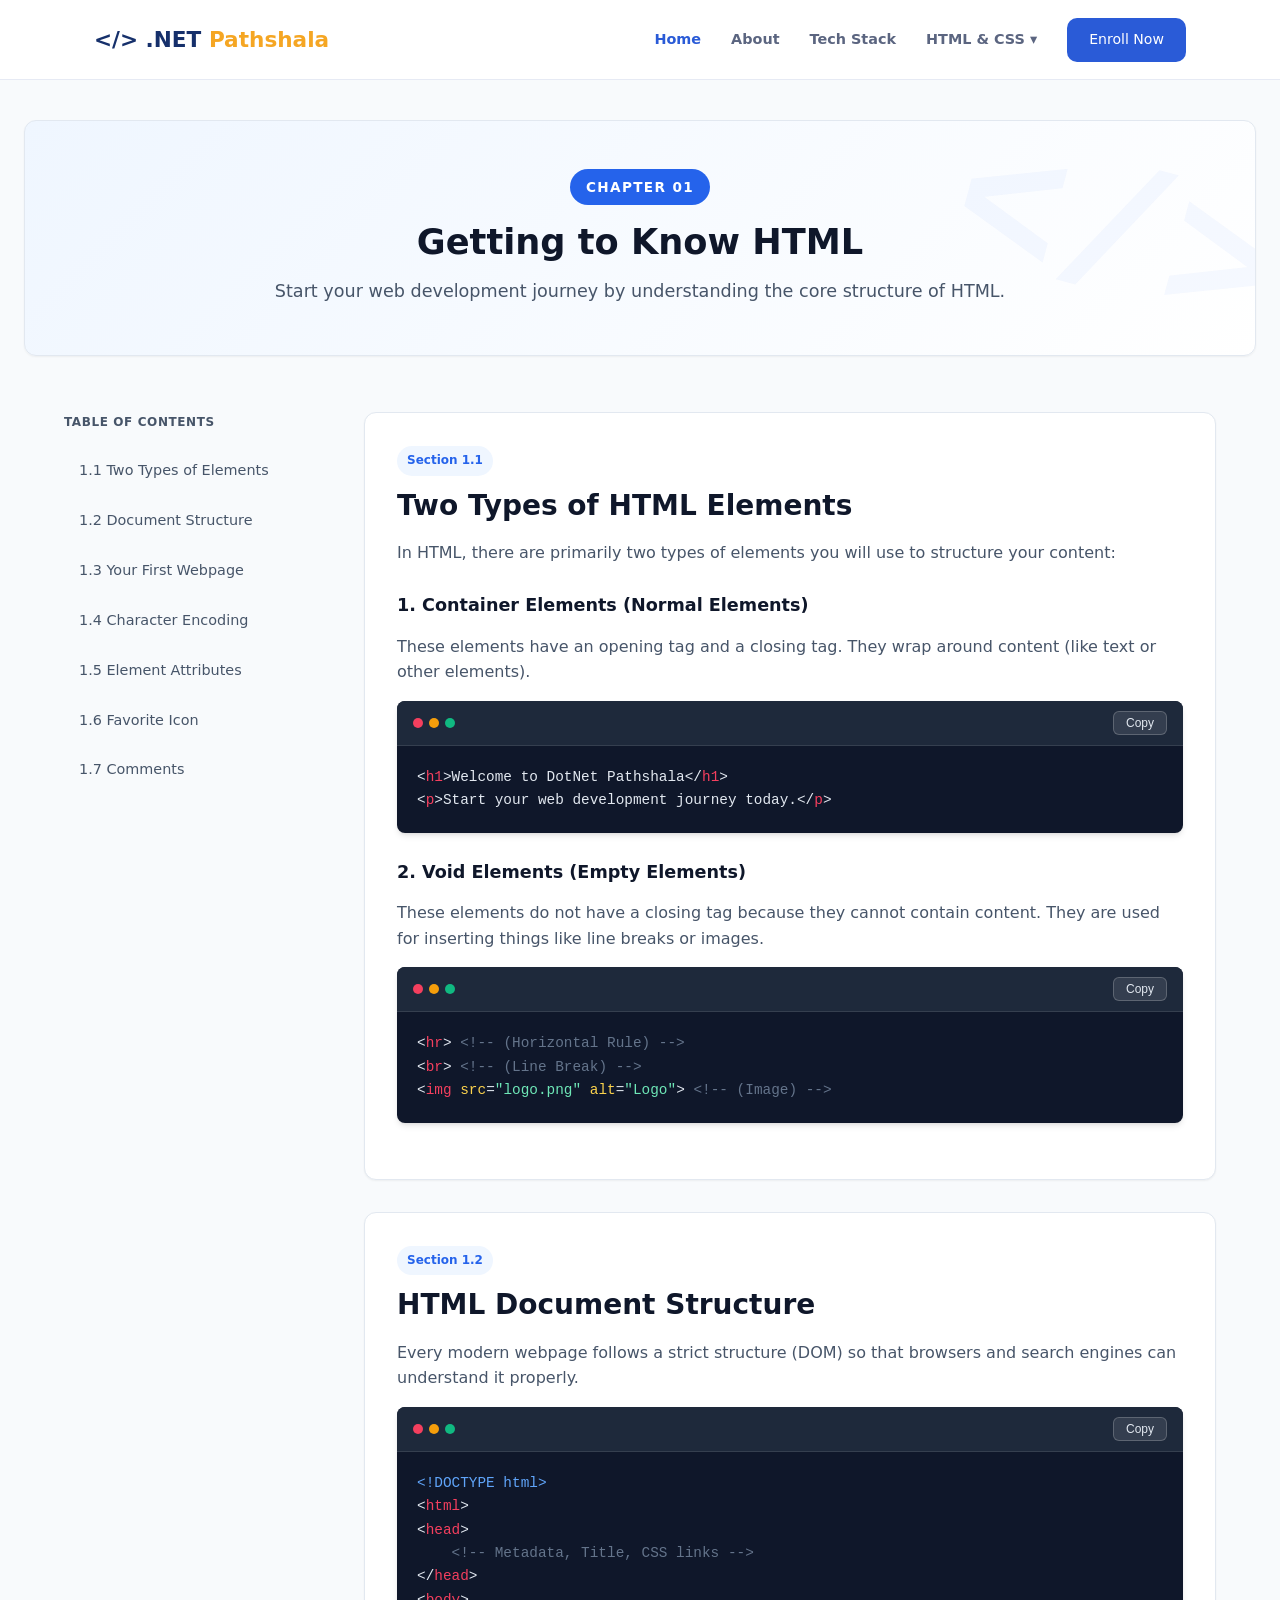
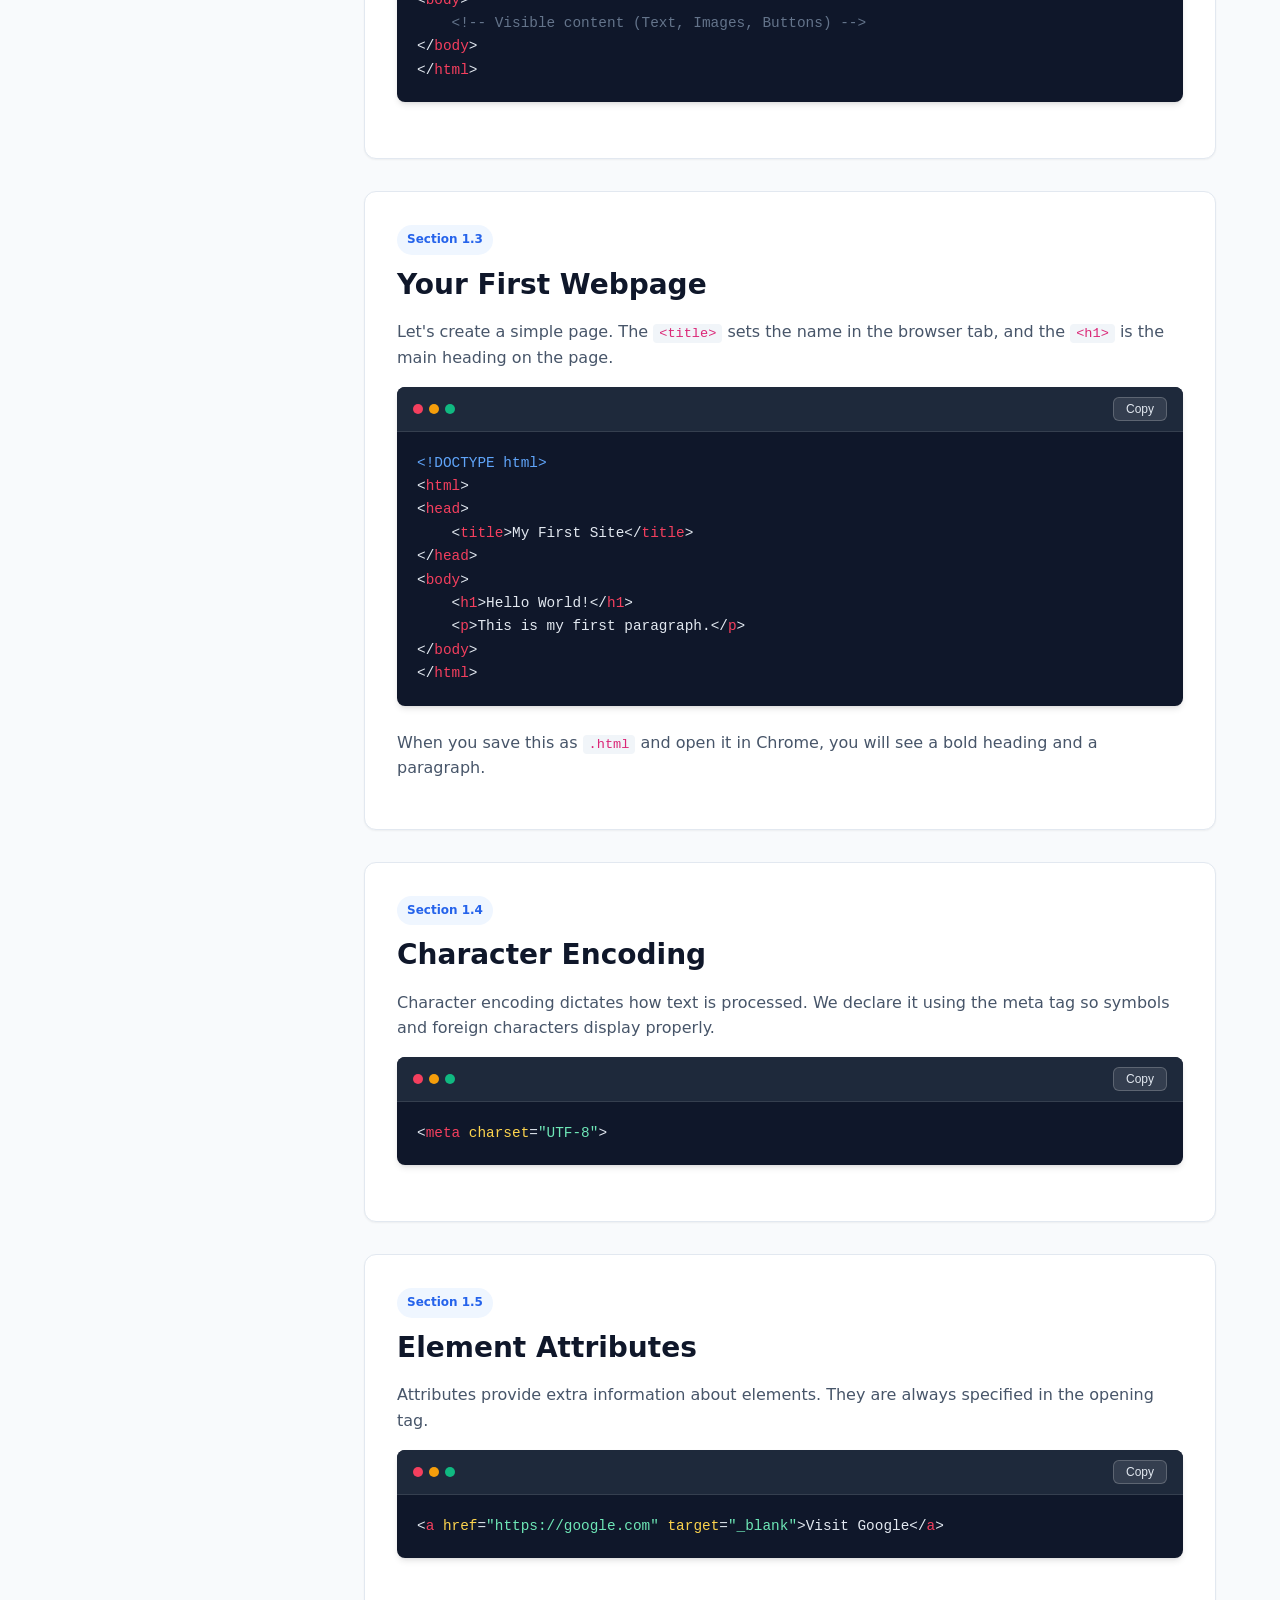
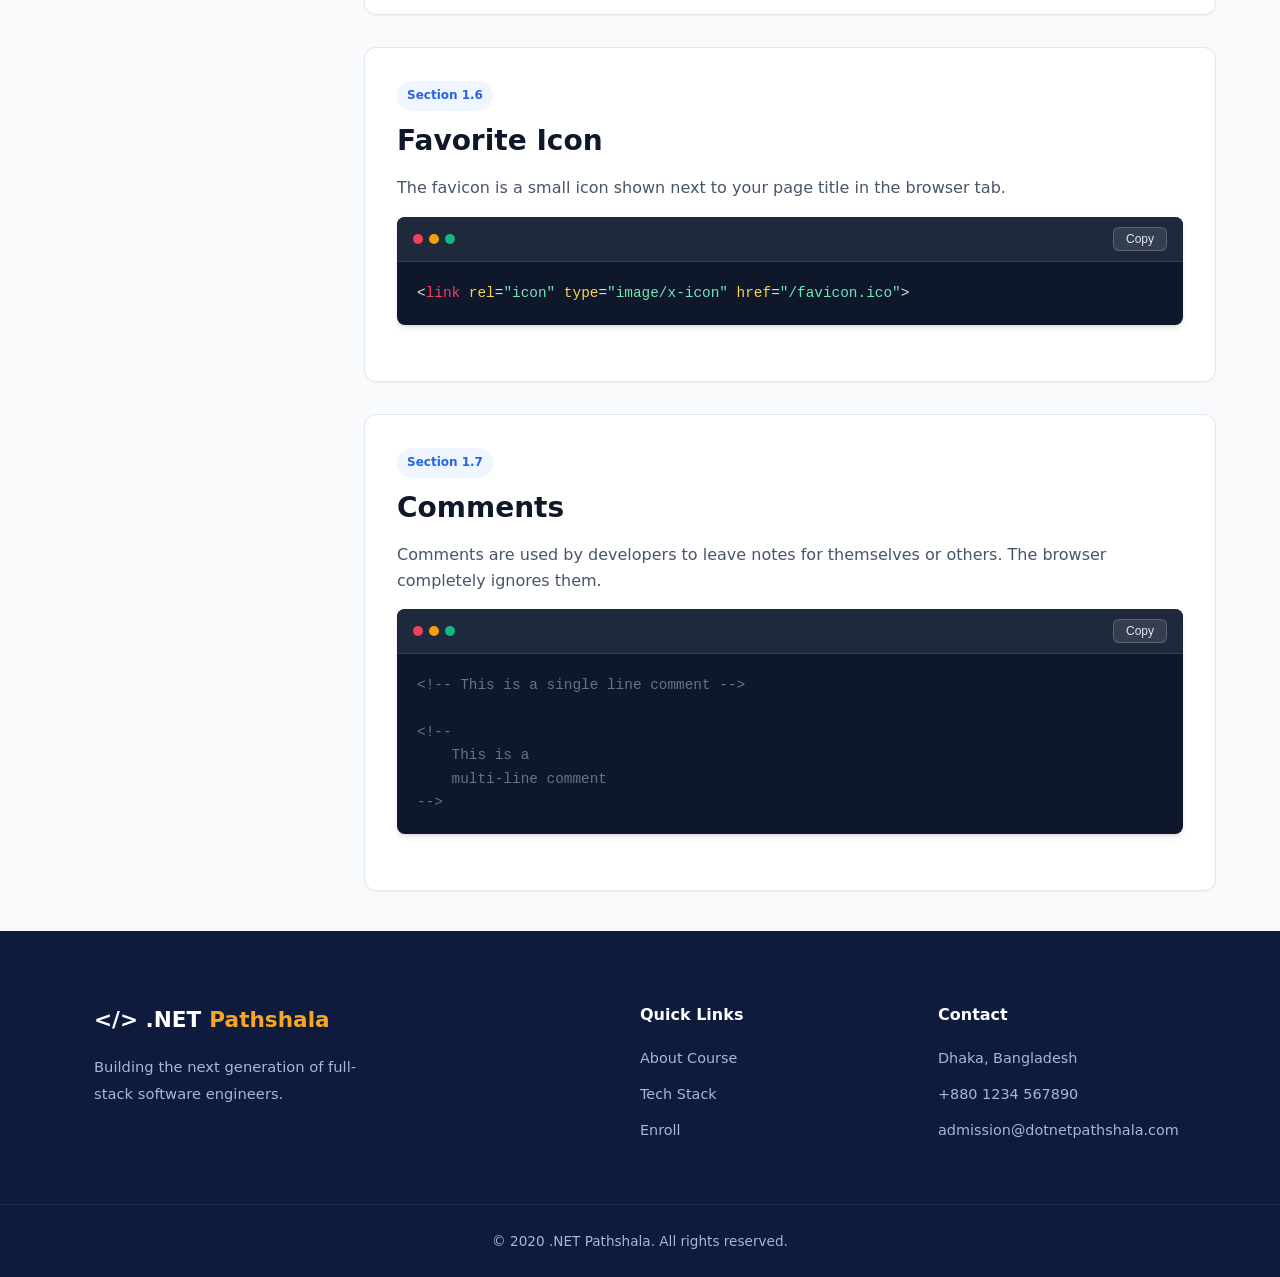
==== commit 2e7ea567: "some design responsive & chapter 1 to 5 formatting done" ====
--- a/chapter_01.html
+++ b/chapter_01.html
@@ -291,6 +291,36 @@
       </main>
     </div>
 
+    <footer>
+      <div class="container foot-grid">
+        <div>
+          <a href="index.html" class="logo light"
+            >&lt;/&gt; .NET <span>Pathshala</span></a
+          >
+          <p>Building the next generation of full-stack software engineers.</p>
+        </div>
+        <div>
+          <h4>Quick Links</h4>
+          <ul>
+            <li><a href="#about">About Course</a></li>
+            <li><a href="#programs">Tech Stack</a></li>
+            <li><a href="#admission">Enroll</a></li>
+          </ul>
+        </div>
+        <div>
+          <h4>Contact</h4>
+          <ul>
+            <li>Dhaka, Bangladesh</li>
+            <li>+880 1234 567890</li>
+            <li>admission@dotnetpathshala.com</li>
+          </ul>
+        </div>
+      </div>
+      <div class="copy">
+        © <span id="year">2020</span> .NET Pathshala. All rights reserved.
+      </div>
+    </footer>
+
     <script src="script.js"></script>
   </body>
 </html>
--- a/style.css
+++ b/style.css
@@ -7,6 +7,22 @@
   --text: #5b6580;
   --line: #e6eaf4;
   --bg: #f7f9fd;
+}
+:root {
+  --primary: #2563eb;
+  --primary-light: #eff6ff;
+  --bg-color: #f8fafc;
+  --card-bg: #ffffff;
+  --text-main: #0f172a;
+  --text-muted: #475569;
+  --border-color: #e2e8f0;
+  --code-bg: #0f172a;
+  --code-header: #1e293b;
+  --radius-md: 8px;
+  --radius-lg: 12px;
+  --shadow-sm: 0 1px 2px 0 rgba(0, 0, 0, 0.05);
+  --shadow-md:
+    0 4px 6px -1px rgba(0, 0, 0, 0.1), 0 2px 4px -2px rgb(0 0 0 / 0.1);
 }
 
 * {
@@ -241,7 +257,9 @@
   inset: 0;
   opacity: 0;
   visibility: hidden;
-  transition: opacity 0.9s ease visibility 0.9s;
+  transition:
+    opacity 0.9s ease,
+    visibility 0.9s;
   color: white;
   display: flex;
   align-items: center;
@@ -396,34 +414,6 @@
   border-radius: 10px;
 }
 
-footer {
-  background: #0e1b3d;
-  color: #a9b5da;
-  padding-top: 70px;
-}
-.foot-grid {
-  display: grid;
-  grid-template-columns: 2fr 1fr 1fr;
-  gap: 50px;
-  padding-bottom: 50px;
-}
-.foot-grid p {
-  margin-top: 14px;
-  max-width: 300px;
-  font-size: 0.92rem;
-}
-footer h4 {
-  color: #fff;
-  margin-bottom: 16px;
-  font-size: 1rem;
-}
-footer li {
-  margin-bottom: 10px;
-  font-size: 0.9rem;
-}
-footer li a:hover {
-  color: #f5a623;
-}
 .copy {
   text-align: center;
   padding: 24px;
@@ -457,107 +447,39 @@
   background: #16306b;
 }
 
-@media (max-width: 900px) {
-  .hamburger {
-    display: flex;
-  }
-  .menu {
-    position: fixed;
-    top: 76px;
-    right: -100%;
-    width: 100%;
-    height: calc(100vh - 5rem);
-    background: #fff;
-    flex-direction: column;
-    align-items: flex-start;
-    padding: 30px;
-    gap: 22px;
-    box-shadow: -10px 0 30px rgba(0, 0, 0, 0.1);
-    transition: right 0.35s ease;
-  }
-  .menu.open {
-    right: 0;
-  }
-  .slide-inner {
-    grid-template-columns: 1fr;
-    text-align: center;
-    gap: 20px;
-  }
-  .slide p {
-    margin-inline: auto;
-  }
-  .btns {
-    justify-content: center;
-  }
-  .slide h1 {
-    font-size: 2rem;
-  }
-  .slide-art {
-    font-size: 6rem;
-    order: -1;
-  }
-  .arrow {
-    display: none;
-  }
-  .about-grid,
-  .adm-grid {
-    grid-template-columns: 1fr;
-    gap: 60px;
-  }
-  .art-box {
-    height: 260px;
-    font-size: 6rem;
-  }
-  .section {
-    padding: 80px 0;
-  }
-  h2 {
-    font-size: 1.8rem;
-  }
-  .foot-grid {
-    grid-template-columns: 1fr;
-    gap: 30px;
-  }
-  .row {
-    grid-template-columns: 1fr;
-  }
-  .form {
-    padding: 28px;
-  }
-}
-
-/* all chapter er common  */
-
-.card {
-  background-color: var(--card-bg);
-  border: 1px solid var(--border-color);
-  border-radius: var(--radius-lg);
-  padding: 32px;
-  box-shadow: var(--shadow-sm);
-  scroll-margin-top: 100px;
-}
-
-:root {
-  --primary: #2563eb;
-  --primary-light: #eff6ff;
-  --bg-color: #f8fafc;
-  --card-bg: #ffffff;
-  --text-main: #0f172a;
-  --text-muted: #475569;
-  --border-color: #e2e8f0;
-  --code-bg: #0f172a;
-  --code-header: #1e293b;
-  --radius-md: 8px;
-  --radius-lg: 12px;
-  --shadow-sm: 0 1px 2px 0 rgba(0, 0, 0, 0.05);
-  --shadow-md:
-    0 4px 6px -1px rgba(0, 0, 0, 0.1), 0 2px 4px -2px rgb(0 0 0 / 0.1);
+footer {
+  background: #0e1b3d;
+  color: #a9b5da;
+  padding-top: 70px;
+}
+.foot-grid {
+  display: grid;
+  grid-template-columns: 2fr 1fr 1fr;
+  gap: 50px;
+  padding-bottom: 50px;
+}
+.foot-grid p {
+  margin-top: 14px;
+  max-width: 300px;
+  font-size: 0.92rem;
+}
+footer h4 {
+  color: #fff;
+  margin-bottom: 16px;
+  font-size: 1rem;
+}
+footer li {
+  margin-bottom: 10px;
+  font-size: 0.9rem;
+}
+footer li a:hover {
+  color: #f5a623;
 }
 
 .header-container {
-  max-width: 1200px;
+  width: 100%;
   margin: 0 auto;
-  padding: 120px 24px 0; /* Navbar এর নিচে নামানোর জন্য 120px padding-top */
+  padding: 120px 24px 0;
 }
 
 .page-header {
@@ -620,16 +542,6 @@
   z-index: 1;
 }
 
-/* Mobile Responsive */
-@media (max-width: 768px) {
-  .page-header {
-    padding: 32px 20px;
-  }
-  .page-header h1 {
-    font-size: 1.8rem;
-  }
-}
-
 .layout-container {
   max-width: 1200px;
   margin: 0 auto;
@@ -639,7 +551,6 @@
   gap: 40px;
 }
 
-/* Sidebar Navigation */
 .sidebar {
   position: sticky;
   top: 100px;
@@ -751,7 +662,6 @@
   font-size: 0.85em;
 }
 
-/* Terminal Style Code Blocks */
 .code-window {
   background-color: var(--code-bg);
   border-radius: var(--radius-md);
@@ -793,7 +703,6 @@
   background-color: #10b981;
 }
 
-/* Copy Button Styles */
 .copy-btn {
   background-color: rgba(255, 255, 255, 0.1);
   color: #e2e8f0;
@@ -835,7 +744,6 @@
   white-space: pre;
 }
 
-/* Syntax highlighting colors */
 .tag {
   color: #f43f5e;
   background-color: transparent;
@@ -853,7 +761,6 @@
   color: #60a5fa;
 }
 
-/* Visual Output Preview Box */
 .preview-window {
   background-color: #f8fafc;
   border: 1px dashed #cbd5e1;
@@ -873,40 +780,101 @@
   display: block;
 }
 
-/* Responsive Design */
-@media (max-width: 860px) {
+/* responsive */
+
+@media (max-width: 768px) {
+  .menu {
+    display: none;
+  }
+  .hamburger {
+    display: flex;
+  }
+
+  .slide-inner {
+    grid-template-columns: 1fr;
+    text-align: center;
+    gap: 30px;
+  }
+  .slide h1 {
+    font-size: 2.2rem;
+  }
+  .slide p {
+    margin-left: auto;
+    margin-right: auto;
+  }
+  .slide-art {
+    font-size: 7rem;
+  }
+  .btns {
+    justify-content: center;
+  }
+
   .layout-container {
     grid-template-columns: 1fr;
-    padding: 80px 16px 30px;
-    gap: 24px;
-  }
-
+    gap: 20px;
+    padding: 24px 16px;
+  }
   .sidebar {
     position: static;
     height: auto;
-    background-color: var(--card-bg);
-    padding: 20px;
-    border-radius: var(--radius-lg);
-    border: 1px solid #e6eaf4;
-    box-shadow: var(--shadow-sm);
-  }
-
+    margin-bottom: 20px;
+  }
+
+  .foot-grid {
+    grid-template-columns: 1fr 1fr;
+    gap: 30px;
+  }
+
+  .page-header {
+    padding: 32px 20px;
+  }
+  .page-header h1 {
+    font-size: 1.8rem;
+  }
+}
+
+@media (max-width: 480px) {
+  .container {
+    padding: 0 16px;
+  }
+
+  .slide h1 {
+    font-size: 1.8rem;
+  }
+  .slide-art {
+    display: none;
+  }
+  .btns {
+    flex-direction: column;
+    width: 100%;
+  }
+  .btn {
+    width: 100%;
+  }
   .card {
-    padding: 20px;
+    padding: 20px 16px;
   }
   .card h1 {
-    font-size: 1.5rem;
-  }
+    font-size: 1.4rem;
+  }
+
   .code-window pre {
     padding: 16px;
   }
-}
-
-@media (max-width: 480px) {
-  .card h1 {
-    font-size: 1.25rem;
-  }
   .code-window code {
     font-size: 0.8rem;
   }
-}
+
+  .page-header::before {
+    font-size: 100px;
+    top: -20px;
+    right: -10px;
+  }
+  .foot-grid {
+    grid-template-columns: 1fr;
+    gap: 20px;
+  }
+  footer {
+    padding-top: 40px;
+  }
+}
